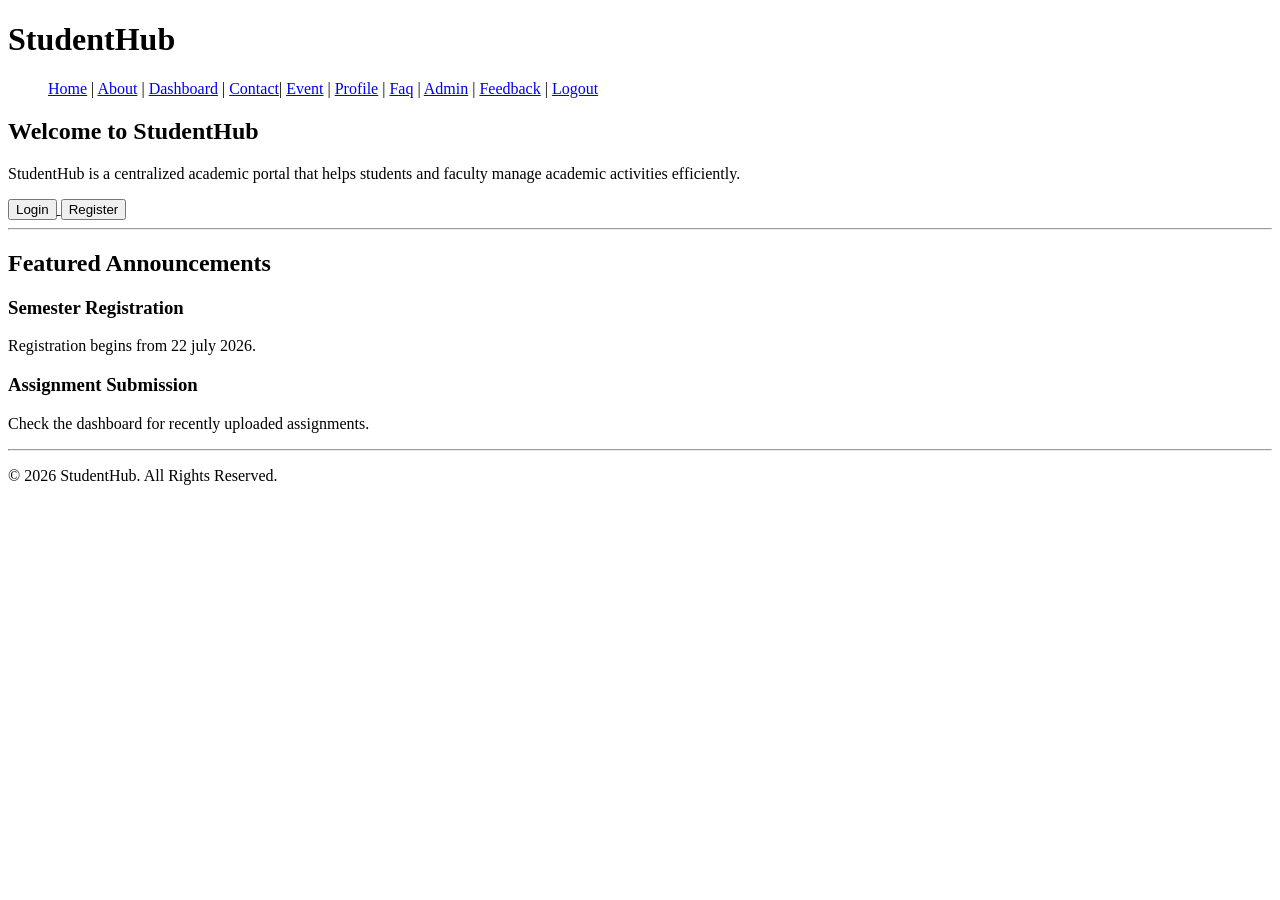
==== Pages/index.html @ ad170a26 "Initial commit" ====
<!DOCTYPE html>
<html lang="en">

<head>
    <meta charset="UTF-8">
    <meta name="viewport" content="width=device-width, initial-scale=1.0">
    <title>StudentHub | Home</title>
</head>

<body>

<header>

    <h1>StudentHub</h1>

    <nav>

        <ul>

<a href="index.html">Home</a> |

<a href="about.html">About</a> |

<a href="dashboard.html">Dashboard</a> |

<a href="contact.html">Contact</a>|

<a href="events.html">Event</a> |

<a href="profile.html">Profile</a> |

<a href="faq.html">Faq</a> |

<a href="admin.html">Admin</a> |

<a href="feedback.html">Feedback</a> |

<a href="#">Logout</a>

        </ul>

    </nav>

</header>

<main>

<section>

    <h2>Welcome to StudentHub</h2>

    <p>
        StudentHub is a centralized academic portal that helps students
        and faculty manage academic activities efficiently.
    </p>

    <a href="login.html">
        <button>Login</button>
    </a>

    <a href="register.html">
        <button>Register</button>
    </a>

</section>

<hr>

<section>

    <h2>Featured Announcements</h2>

    <article>

        <h3>Semester Registration</h3>

        <p>
            Registration begins from 22 july 2026.
        </p>

    </article>

    <article>

        <h3>Assignment Submission</h3>

        <p>
            Check the dashboard for recently uploaded assignments.
        </p>

    </article>

</section>

<hr>



</main>

<footer>

    <p>&copy; 2026 StudentHub. All Rights Reserved.</p>

</footer>

</body>
</html>
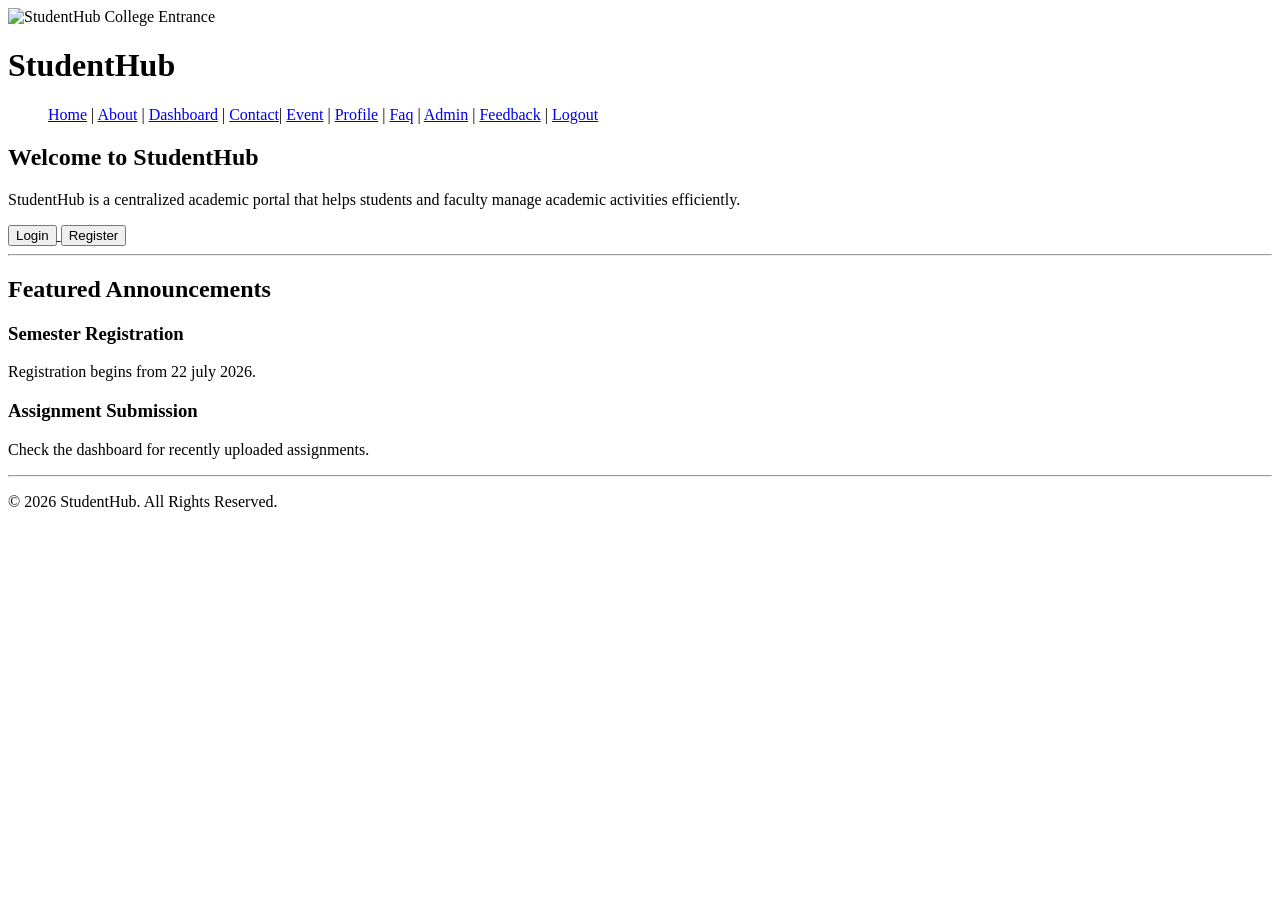
==== commit e87abf45: "Home page" ====
--- a/Pages/index.html
+++ b/Pages/index.html
@@ -4,11 +4,21 @@
 <head>
     <meta charset="UTF-8">
     <meta name="viewport" content="width=device-width, initial-scale=1.0">
+   
+    <link rel="stylesheet" href="C:\Users\Aryan\Documents\Charusat\Sem-3\Wdf\StudentHub\css\style.css">
+ 
     <title>StudentHub | Home</title>
+      <link rel="icon" type="image/png" href="C:\Users\Aryan\Documents\Charusat\Sem-3\Wdf\StudentHub\images\Logo.jpg">
 </head>
 
 <body>
+<section class="hero">
 
+    <img src="C:\Users\Aryan\Documents\Charusat\Sem-3\Wdf\StudentHub\images\Student_hub.png" alt="StudentHub College Entrance">
+
+    
+
+</section>
 <header>
 
     <h1>StudentHub</h1>
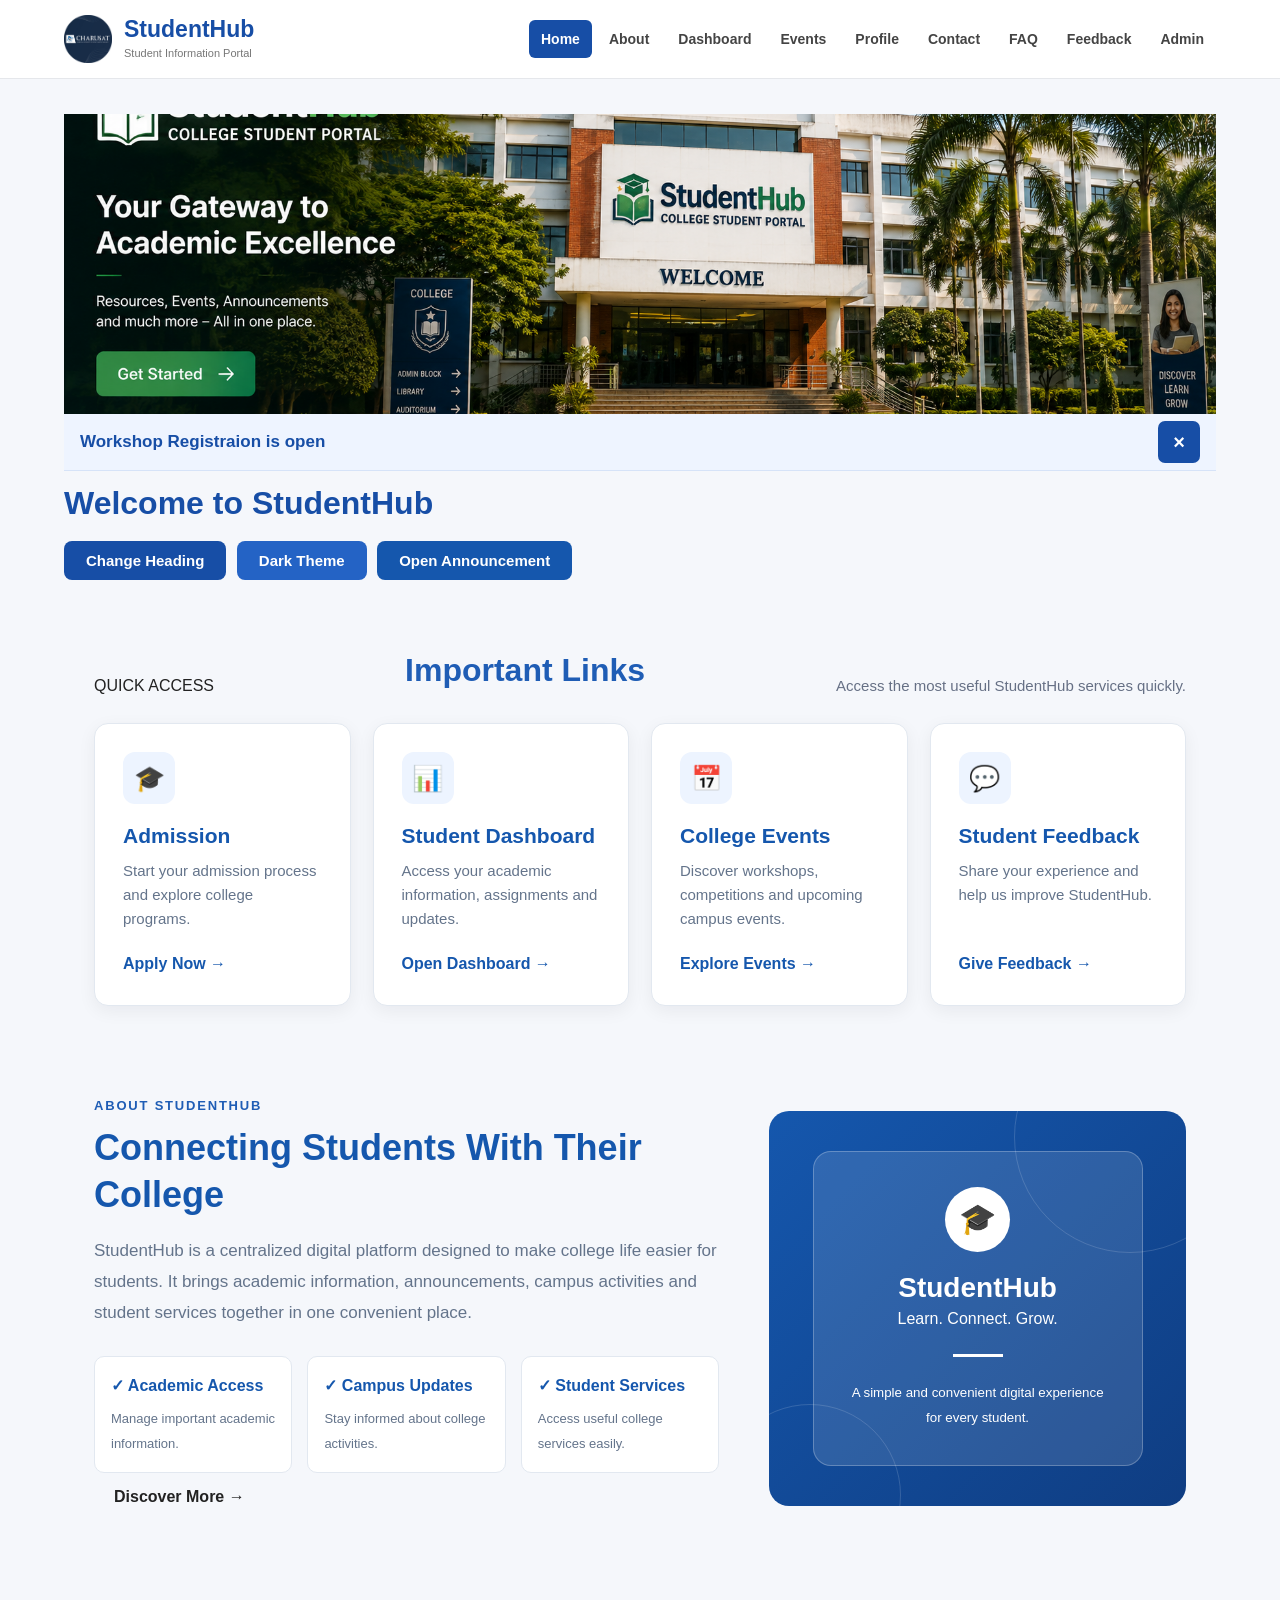
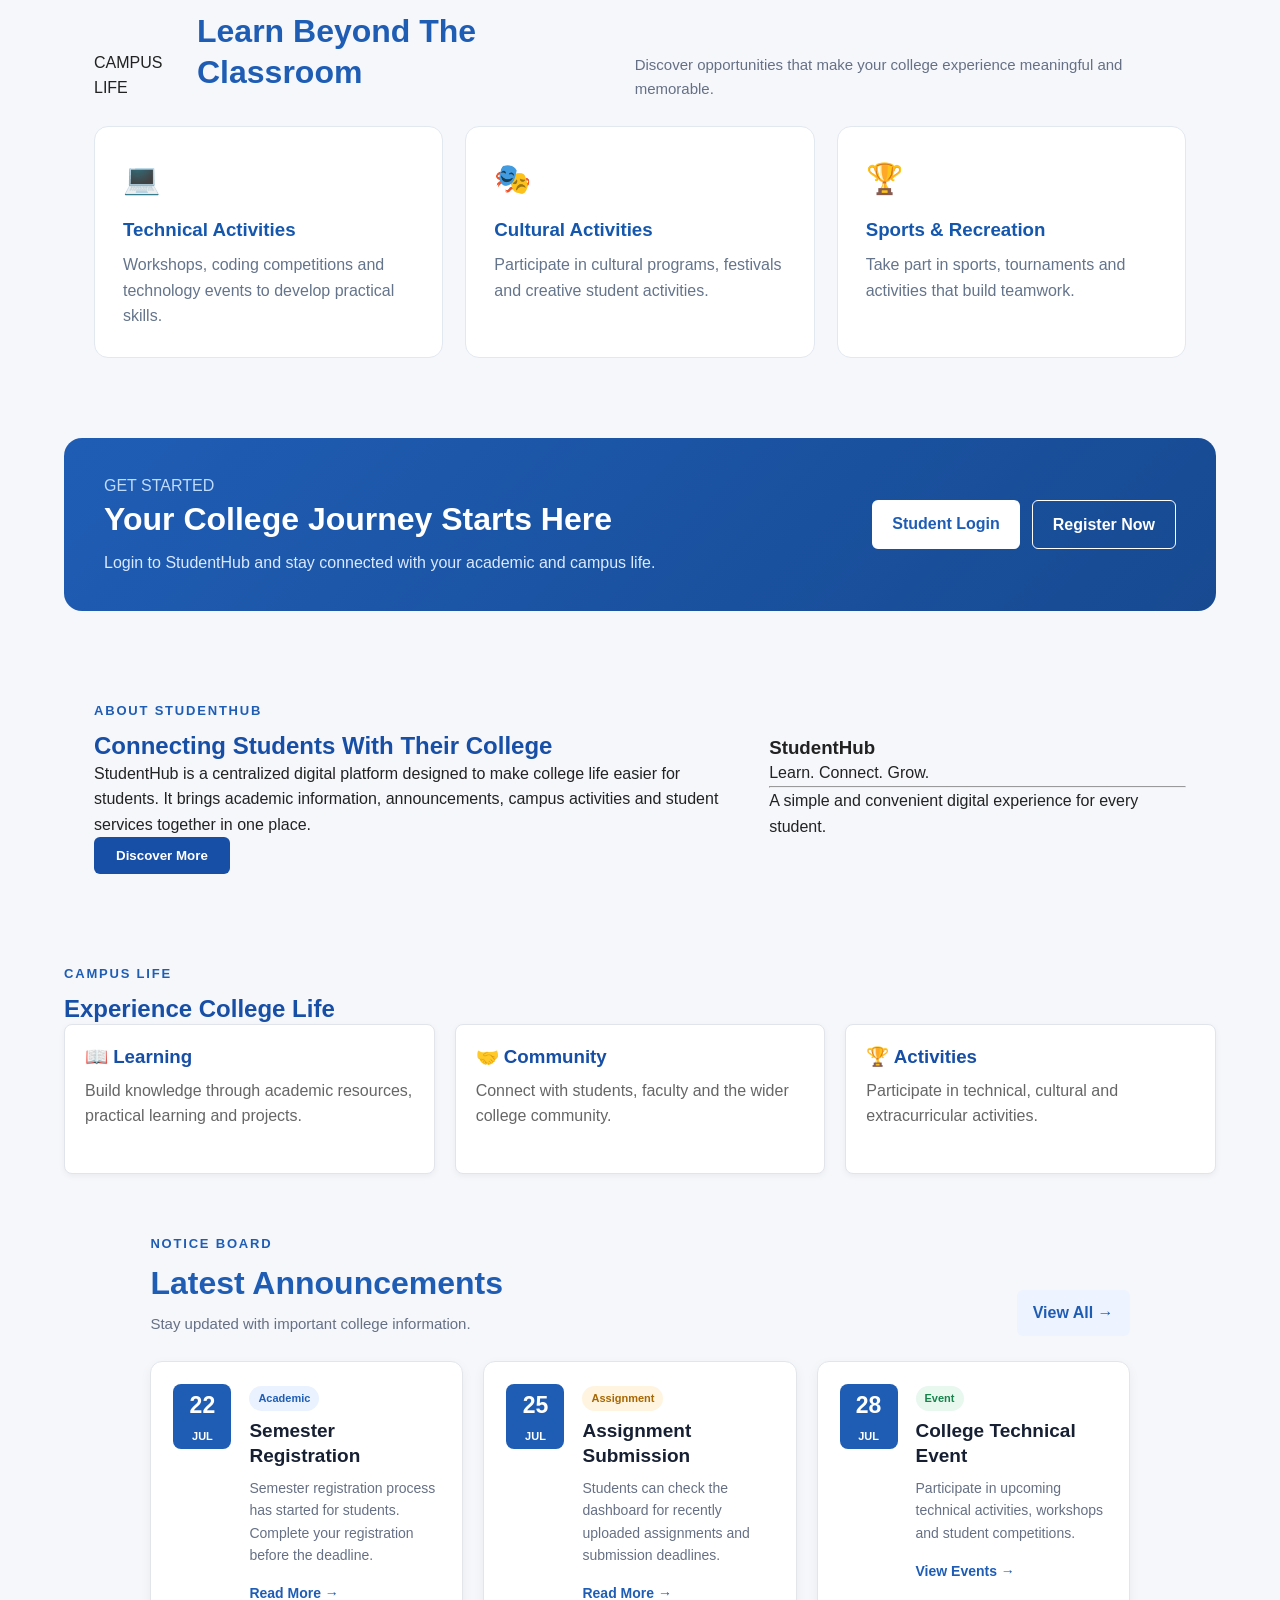
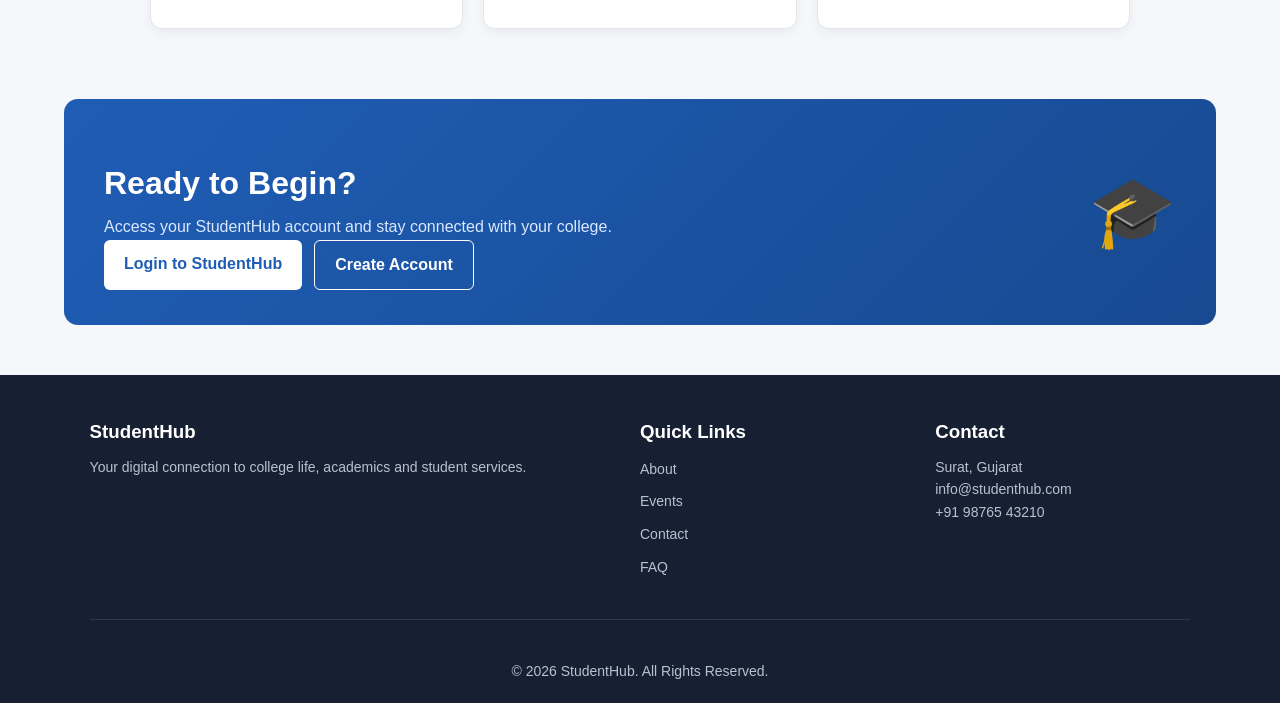
==== commit eda883de: "Student Hub" ====
--- a/Pages/index.html
+++ b/Pages/index.html
@@ -2,117 +2,599 @@
 <html lang="en">
 
 <head>
+
     <meta charset="UTF-8">
     <meta name="viewport" content="width=device-width, initial-scale=1.0">
+
+    <title>StudentHub</title>
+
+    <link rel="stylesheet" href="../css/style.css">
+
+    <style>
+
+    </style>
+
+</head>
+
+<body>
+
    
-    <link rel="stylesheet" href="C:\Users\Aryan\Documents\Charusat\Sem-3\Wdf\StudentHub\css\style.css">
+
+<header>
+
+    <div class="logo">
+        <img src="../images/Logo.jpg" alt="StudentHub Logo">
+
+        <div>
+            <h1>StudentHub</h1>
+            <p>Student Information Portal</p>
+        </div>
+    </div>
+
+    <button id="menuBtn" class="menu-btn" type="button">
+    ☰
+</button>
+
+<nav id="mainNav">
+    <ul>
+        <li><a href="index.html" aria-current="page">Home</a></li>
+        <li><a href="about.html">About</a></li>
+        <li><a href="dashboard.html">Dashboard</a></li>
+        <li><a href="events.html">Events</a></li>
+        <li><a href="profile.html">Profile</a></li>
+        <li><a href="contact.html">Contact</a></li>
+        <li><a href="faq.html">FAQ</a></li>
+        <li><a href="feedback.html">Feedback</a></li>
+        <li><a href="admin.html">Admin</a></li>
+    </ul>
+</nav>
+
+</header>
+
+
+    <main id="main-content">
+
+    <section class="hero">
+
+    <img
+        src="../images/Student_hub.png"
+        alt="StudentHub college campus entrance"
+    >
+
+</section>
+<!-- ================= IMPORTANT LINKS ================= -->
+ <div id="notification">
+    <spam>Workshop Registraion is open</spam>
+    <button id="closebtn" aria-label="Close Notification">×</button>
+</div>
+
+
+        <h2 id="WelcomeHeading">Welcome to StudentHub</h2>
+        <button id="changeBtn">Change Heading</button>
+        <button id="themeBtn">Dark Theme</button>
+        <button id="openModalBtn">Open Announcement</button>
  
-    <title>StudentHub | Home</title>
-      <link rel="icon" type="image/png" href="C:\Users\Aryan\Documents\Charusat\Sem-3\Wdf\StudentHub\images\Logo.jpg">
-</head>
-
-<body>
-<section class="hero">
-
-    <img src="C:\Users\Aryan\Documents\Charusat\Sem-3\Wdf\StudentHub\images\Student_hub.png" alt="StudentHub College Entrance">
-
-    
+<section class="important-links">
+
+    <div class="section-heading">
+        <span>QUICK ACCESS</span>
+        <h2>Important Links</h2>
+        <p>Access the most useful StudentHub services quickly.</p>
+    </div>
+
+    <div class="links-grid">
+
+        <article class="link-card">
+            <div class="link-icon">🎓</div>
+            <h3>Admission</h3>
+            <p>Start your admission process and explore college programs.</p>
+            <a href="#">Apply Now <span>→</span></a>
+        </article>
+
+        <article class="link-card">
+            <div class="link-icon">📊</div>
+            <h3>Student Dashboard</h3>
+            <p>Access your academic information, assignments and updates.</p>
+            <a href="dashboard.html">Open Dashboard <span>→</span></a>
+        </article>
+
+        <article class="link-card">
+            <div class="link-icon">📅</div>
+            <h3>College Events</h3>
+            <p>Discover workshops, competitions and upcoming campus events.</p>
+            <a href="events.html">Explore Events <span>→</span></a>
+        </article>
+
+        <article class="link-card">
+            <div class="link-icon">💬</div>
+            <h3>Student Feedback</h3>
+            <p>Share your experience and help us improve StudentHub.</p>
+            <a href="feedback.html">Give Feedback <span>→</span></a>
+        </article>
+
+    </div>
 
 </section>
-<header>
-
-    <h1>StudentHub</h1>
-
-    <nav>
-
-        <ul>
-
-<a href="index.html">Home</a> |
-
-<a href="about.html">About</a> |
-
-<a href="dashboard.html">Dashboard</a> |
-
-<a href="contact.html">Contact</a>|
-
-<a href="events.html">Event</a> |
-
-<a href="profile.html">Profile</a> |
-
-<a href="faq.html">Faq</a> |
-
-<a href="admin.html">Admin</a> |
-
-<a href="feedback.html">Feedback</a> |
-
-<a href="#">Logout</a>
-
-        </ul>
-
-    </nav>
-
-</header>
-
-<main>
-
-<section>
-
-    <h2>Welcome to StudentHub</h2>
-
-    <p>
-        StudentHub is a centralized academic portal that helps students
-        and faculty manage academic activities efficiently.
-    </p>
-
-    <a href="login.html">
-        <button>Login</button>
-    </a>
-
-    <a href="register.html">
-        <button>Register</button>
-    </a>
+
+
+<!-- ================= ABOUT STUDENTHUB ================= -->
+<section class="home-about">
+
+    <div class="about-content">
+
+        <span class="section-label">ABOUT STUDENTHUB</span>
+
+        <h2>Connecting Students With Their College</h2>
+
+        <p>
+            StudentHub is a centralized digital platform designed to make
+            college life easier for students. It brings academic information,
+            announcements, campus activities and student services together
+            in one convenient place.
+        </p>
+
+        <div class="about-points">
+
+            <div>
+                <strong>✓ Academic Access</strong>
+                <span>Manage important academic information.</span>
+            </div>
+
+            <div>
+                <strong>✓ Campus Updates</strong>
+                <span>Stay informed about college activities.</span>
+            </div>
+
+            <div>
+                <strong>✓ Student Services</strong>
+                <span>Access useful college services easily.</span>
+            </div>
+
+        </div>
+
+        <a href="about.html" class="primary-btn">
+            Discover More →
+        </a>
+
+    </div>
+
+
+    <div class="about-visual">
+
+        <div class="visual-card">
+
+            <div class="visual-logo">🎓</div>
+
+            <h3>StudentHub</h3>
+
+            <p>Learn. Connect. Grow.</p>
+
+            <div class="visual-line"></div>
+
+            <small>
+                A simple and convenient digital experience
+                for every student.
+            </small>
+
+        </div>
+
+    </div>
 
 </section>
 
-<hr>
-
-<section>
-
-    <h2>Featured Announcements</h2>
-
-    <article>
-
-        <h3>Semester Registration</h3>
-
+
+<!-- ================= CAMPUS LIFE ================= -->
+<section class="campus-life">
+
+    <div class="section-heading">
+        <span>CAMPUS LIFE</span>
+        <h2>Learn Beyond The Classroom</h2>
         <p>
-            Registration begins from 22 july 2026.
+            Discover opportunities that make your college experience
+            meaningful and memorable.
         </p>
-
-    </article>
-
-    <article>
-
-        <h3>Assignment Submission</h3>
+    </div>
+
+    <div class="campus-grid">
+
+        <article class="campus-card">
+            <div>💻</div>
+            <h3>Technical Activities</h3>
+            <p>
+                Workshops, coding competitions and technology events
+                to develop practical skills.
+            </p>
+        </article>
+
+        <article class="campus-card">
+            <div>🎭</div>
+            <h3>Cultural Activities</h3>
+            <p>
+                Participate in cultural programs, festivals and
+                creative student activities.
+            </p>
+        </article>
+
+        <article class="campus-card">
+            <div>🏆</div>
+            <h3>Sports & Recreation</h3>
+            <p>
+                Take part in sports, tournaments and activities
+                that build teamwork.
+            </p>
+        </article>
+
+    </div>
+
+</section>
+
+
+<!-- ================= CALL TO ACTION ================= -->
+<section class="home-cta">
+
+    <div>
+        <span>GET STARTED</span>
+
+        <h2>Your College Journey Starts Here</h2>
 
         <p>
-            Check the dashboard for recently uploaded assignments.
+            Login to StudentHub and stay connected with your
+            academic and campus life.
         </p>
-
-    </article>
+    </div>
+
+    <div class="cta-buttons">
+
+        <a href="login.html" class="primary-btn">
+            Student Login
+        </a>
+
+        <a href="register.html" class="secondary-btn">
+            Register Now
+        </a>
+
+    </div>
 
 </section>
 
-<hr>
-
-
-
-</main>
-
-<footer>
-
-    <p>&copy; 2026 StudentHub. All Rights Reserved.</p>
-
-</footer>
-
+
+        <!-- ================= ABOUT STUDENTHUB ================= -->
+
+        <section class="home-about">
+
+            <div>
+
+                <p class="section-label">
+                    ABOUT STUDENTHUB
+                </p>
+
+                <h2>
+                    Connecting Students With Their College
+                </h2>
+
+                <p>
+                    StudentHub is a centralized digital platform designed
+                    to make college life easier for students. It brings
+                    academic information, announcements, campus activities
+                    and student services together in one place.
+                </p>
+
+                <a href="about.html">
+
+                    <button>
+                        Discover More
+                    </button>
+
+                </a>
+
+            </div>
+
+
+            <aside class="about-highlight">
+
+                <h3>StudentHub</h3>
+
+                <p>
+                    Learn. Connect. Grow.
+                </p>
+
+                <hr>
+
+                <p>
+                    A simple and convenient digital experience
+                    for every student.
+                </p>
+
+            </aside>
+
+        </section>
+
+
+        <!-- ================= CAMPUS HIGHLIGHTS ================= -->
+
+        <section>
+
+            <p class="section-label">
+                CAMPUS LIFE
+            </p>
+
+            <h2>Experience College Life</h2>
+
+            <div class="dashboard-grid">
+
+
+                <article class="card">
+
+                    <h3>📖 Learning</h3>
+
+                    <p>
+                        Build knowledge through academic resources,
+                        practical learning and projects.
+                    </p>
+
+                </article>
+
+
+                <article class="card">
+
+                    <h3>🤝 Community</h3>
+
+                    <p>
+                        Connect with students, faculty and the
+                        wider college community.
+                    </p>
+
+                </article>
+
+
+                <article class="card">
+
+                    <h3>🏆 Activities</h3>
+
+                    <p>
+                        Participate in technical, cultural and
+                        extracurricular activities.
+                    </p>
+
+                </article>
+
+            </div>
+
+        </section>
+
+
+        <section class="announcement-section">
+
+    <div class="section-heading">
+        <div>
+            <span class="section-label">NOTICE BOARD</span>
+            <h2>Latest Announcements</h2>
+            <p>Stay updated with important college information.</p>
+        </div>
+
+        <a href="dashboard.html" class="view-all">
+            View All →
+        </a>
+    </div>
+
+
+    <div class="announcement-grid">
+
+        <article class="announcement-card">
+
+            <div class="announcement-date">
+                <span>22</span>
+                <small>JUL</small>
+            </div>
+
+            <div class="announcement-content">
+
+                <span class="announcement-tag academic">
+                    Academic
+                </span>
+
+                <h3>Semester Registration</h3>
+
+                <p>
+                    Semester registration process has started for
+                    students. Complete your registration before the
+                    deadline.
+                </p>
+
+                <a href="dashboard.html" class="read-more">
+                    Read More →
+                </a>
+
+            </div>
+
+        </article>
+
+
+        <article class="announcement-card">
+
+            <div class="announcement-date">
+                <span>25</span>
+                <small>JUL</small>
+            </div>
+
+            <div class="announcement-content">
+
+                <span class="announcement-tag assignment">
+                    Assignment
+                </span>
+
+                <h3>Assignment Submission</h3>
+
+                <p>
+                    Students can check the dashboard for recently
+                    uploaded assignments and submission deadlines.
+                </p>
+
+                <a href="dashboard.html" class="read-more">
+                    Read More →
+                </a>
+
+            </div>
+
+        </article>
+
+
+        <article class="announcement-card">
+
+            <div class="announcement-date">
+                <span>28</span>
+                <small>JUL</small>
+            </div>
+
+            <div class="announcement-content">
+
+                <span class="announcement-tag event">
+                    Event
+                </span>
+
+                <h3>College Technical Event</h3>
+
+                <p>
+                    Participate in upcoming technical activities,
+                    workshops and student competitions.
+                </p>
+
+                <a href="events.html" class="read-more">
+                    View Events →
+                </a>
+
+            </div>
+
+        </article>
+
+    </div>
+
+</section>
+
+
+        <!-- ================= CTA ================= -->
+
+      <section class="cta-section">
+
+    <div class="cta-content">
+
+        <span class="section-label">GET STARTED</span>
+
+        <h2>Ready to Begin?</h2>
+
+        <p>
+            Access your StudentHub account and stay connected
+            with your college.
+        </p>
+
+        <div class="cta-buttons">
+
+            <a href="login.html" class="cta-primary">
+                Login to StudentHub
+            </a>
+
+            <a href="register.html" class="cta-secondary">
+                Create Account
+            </a>
+
+        </div>
+
+    </div>
+
+    <div class="cta-icon">
+        🎓
+    </div>
+
+</section>
+
+    </main>
+
+
+    <!-- ================= FOOTER ================= -->
+
+    <footer>
+
+        <div>
+
+            <h3>StudentHub</h3>
+
+            <p>
+                Your digital connection to college life,
+                academics and student services.
+            </p>
+
+        </div>
+
+
+        <div>
+
+            <h3>Quick Links</h3>
+
+            <ul>
+
+                <li>
+                    <a href="about.html">About</a>
+                </li>
+
+                <li>
+                    <a href="events.html">Events</a>
+                </li>
+
+                <li>
+                    <a href="contact.html">Contact</a>
+                </li>
+
+                <li>
+                    <a href="faq.html">FAQ</a>
+                </li>
+
+            </ul>
+
+        </div>
+
+
+        <div>
+
+            <h3>Contact</h3>
+
+            <p>Surat, Gujarat</p>
+
+            <p>info@studenthub.com</p>
+
+            <p>+91 98765 43210</p>
+
+        </div>
+
+        <hr>
+
+        <p class="copyright">
+            © 2026 StudentHub. All Rights Reserved.
+        </p>
+
+    </footer>
+    <div id="announcementModal" class="modal">
+
+    <div class="modal-content">
+
+        <button id="closeModalBtn" class="close-modal">×</button>
+
+        <span class="modal-label">ANNOUNCEMENT</span>
+
+        <h2>Workshop Registration is Open!</h2>
+
+        <p>
+            Registration for the upcoming student workshop is now open.
+            Students are requested to register before the deadline.
+        </p>
+
+        <button id="modalOkBtn" class="modal-ok">
+            Okay
+        </button>
+
+    </div>
+
+</div>
+<script src="../js/script.js"></script>
 </body>
+
 </html>
--- a/css/style.css
+++ b/css/style.css
@@ -0,0 +1,1826 @@
+/* =====================================================
+   RESET & BASIC
+===================================================== */
+
+* {
+    margin: 0;
+    padding: 0;
+    box-sizing: border-box;
+}
+
+html {
+    scroll-behavior: smooth;
+}
+
+body {
+    font-family: Arial, Helvetica, sans-serif;
+    background: #f5f7fb;
+    color: #222;
+    line-height: 1.6;
+}
+
+img {
+    max-width: 100%;
+    display: block;
+}
+
+a {
+    color: inherit;
+    text-decoration: none;
+}
+
+button,
+input,
+select,
+textarea {
+    font-family: inherit;
+}
+
+button {
+    border: none;
+    cursor: pointer;
+}
+
+ul {
+    list-style: none;
+}
+
+main {
+    width: 90%;
+    max-width: 1200px;
+    margin: auto;
+}
+
+section {
+    margin-bottom: 35px;
+}
+
+h1,
+h2,
+h3 {
+    line-height: 1.3;
+}
+
+p {
+    line-height: 1.6;
+}
+
+main h2 {
+    color: #174ea6;
+}
+
+
+/* =====================================================
+   HEADER
+===================================================== */
+
+header {
+    background: white;
+    border-bottom: 1px solid #e5e7eb;
+    padding: 15px 5%;
+    display: flex;
+    align-items: center;
+    justify-content: space-between;
+    gap: 25px;
+    position: sticky;
+    top: 0;
+    z-index: 1000;
+}
+
+.logo {
+    display: flex;
+    align-items: center;
+    gap: 12px;
+}
+
+.logo img {
+    width: 48px;
+    height: 48px;
+    object-fit: cover;
+    border-radius: 8px;
+}
+
+.logo h1 {
+    color: #174ea6;
+    font-size: 23px;
+}
+
+.logo p {
+    color: #777;
+    font-size: 11px;
+}
+
+nav ul {
+    display: flex;
+    align-items: center;
+    gap: 5px;
+    flex-wrap: wrap;
+}
+
+nav a {
+    display: block;
+    padding: 8px 12px;
+    border-radius: 6px;
+    color: #444;
+    font-size: 14px;
+    font-weight: 600;
+    transition: .2s;
+}
+
+nav a:hover {
+    background: #edf3ff;
+    color: #174ea6;
+}
+
+nav a[aria-current="page"] {
+    background: #174ea6;
+    color: white;
+}
+
+
+/* =====================================================
+   COMMON
+===================================================== */
+
+.section-label {
+    display: block;
+    color: #1f5db5;
+    font-size: 13px;
+    font-weight: 700;
+    letter-spacing: 1.8px;
+    margin-bottom: 8px;
+}
+
+button {
+    background: #174ea6;
+    color: white;
+    padding: 11px 22px;
+    border-radius: 6px;
+    font-weight: bold;
+    transition: .2s;
+}
+
+button:hover {
+    background: #123b7d;
+    transform: translateY(-1px);
+}
+
+.card {
+    background: white;
+    border: 1px solid #e1e5eb;
+    border-radius: 8px;
+    padding: 20px;
+    box-shadow: 0 2px 6px rgba(0,0,0,.05);
+}
+
+
+/* =====================================================
+   WELCOME
+===================================================== */
+
+#WelcomeHeading {
+    color: #174ea6;
+    font-size: 32px;
+    margin: 12px 0 16px;
+}
+
+#changeBtn,
+#themeBtn,
+#openModalBtn {
+    padding: 11px 22px;
+    border-radius: 8px;
+    background: #174ea6;
+    color: white;
+    font-size: 15px;
+    font-weight: 600;
+    margin-right: 6px;
+}
+
+#themeBtn {
+    background: #2463c5;
+}
+
+#openModalBtn {
+    background: #1557ad;
+}
+
+#changeBtn:hover,
+#themeBtn:hover,
+#openModalBtn:hover {
+    background: #123b7d;
+    transform: translateY(-2px);
+}
+
+
+/* =====================================================
+   NOTIFICATION
+===================================================== */
+
+#notification {
+    width: 100%;
+    min-height: 55px;
+    padding: 7px 16px;
+    display: flex;
+    align-items: center;
+    justify-content: space-between;
+    background: #eef4ff;
+    border-bottom: 1px solid #d6e3f8;
+    color: #174ea6;
+    font-size: 17px;
+    font-weight: 600;
+}
+
+#closebtn {
+    width: 42px;
+    height: 42px;
+    padding: 0;
+    margin: 0;
+    border-radius: 7px;
+    background: #174ea6;
+    color: white;
+    font-size: 20px;
+}
+
+#closebtn:hover {
+    background: #123b7d;
+}
+
+
+/* =====================================================
+   MODAL
+===================================================== */
+
+.modal {
+    display: none;
+    position: fixed;
+    inset: 0;
+    z-index: 2000;
+    background: rgba(0,0,0,.5);
+    align-items: center;
+    justify-content: center;
+}
+
+.modal-content {
+    position: relative;
+    width: 90%;
+    max-width: 500px;
+    background: white;
+    padding: 30px;
+    border-radius: 12px;
+    box-shadow: 0 10px 30px rgba(0,0,0,.2);
+}
+
+.close-modal {
+    position: absolute;
+    top: 12px;
+    right: 15px;
+    background: none;
+    color: #555;
+    font-size: 28px;
+    padding: 0;
+}
+
+.close-modal:hover {
+    background: none;
+    color: #174ea6;
+    transform: none;
+}
+
+.modal-label {
+    color: #174ea6;
+    font-size: 12px;
+    font-weight: bold;
+    letter-spacing: 1.5px;
+}
+
+.modal-content h2 {
+    color: #174ea6;
+    margin: 8px 0 12px;
+}
+
+.modal-content p {
+    color: #666;
+    margin-bottom: 20px;
+}
+
+.modal-ok {
+    background: #174ea6;
+    color: white;
+    padding: 10px 20px;
+}
+
+
+/* =====================================================
+   HERO
+===================================================== */
+
+.hero {
+    width: 100%;
+    margin: 0;
+    background: #eaf0fa;
+    overflow: hidden;
+}
+
+.hero img {
+    width: 100%;
+    height: 300px;
+    object-fit: cover;
+}
+
+main > section:first-child {
+    margin-top: 35px;
+}
+
+main > section:first-child h2 {
+    margin-bottom: 10px;
+}
+
+main > section:first-child p {
+    max-width: 750px;
+    color: #666;
+}
+
+
+/* =====================================================
+   ANNOUNCEMENTS
+===================================================== */
+
+.announcement-section {
+    width: 85%;
+    max-width: 1200px;
+    margin: 60px auto;
+}
+
+.section-heading {
+    display: flex;
+    justify-content: space-between;
+    align-items: flex-end;
+    margin-bottom: 25px;
+}
+
+.section-heading h2 {
+    margin-bottom: 7px;
+    font-size: 32px;
+    color: #1f5db5;
+}
+
+.section-heading p {
+    color: #667085;
+    font-size: 15px;
+}
+
+.view-all {
+    padding: 10px 16px;
+    color: #1f5db5;
+    background: #eef4ff;
+    border-radius: 6px;
+    font-weight: 600;
+    transition: .3s;
+}
+
+.view-all:hover {
+    background: #1f5db5;
+    color: white;
+}
+
+.announcement-grid {
+    display: grid;
+    grid-template-columns: repeat(3,1fr);
+    gap: 20px;
+}
+
+.announcement-card {
+    display: flex;
+    gap: 18px;
+    background: white;
+    border: 1px solid #e2e6eb;
+    border-radius: 12px;
+    padding: 22px;
+    box-shadow: 0 4px 12px rgba(0,0,0,.05);
+    transition: .3s;
+}
+
+.announcement-card:hover {
+    transform: translateY(-5px);
+    box-shadow: 0 10px 25px rgba(0,0,0,.1);
+}
+
+.announcement-date {
+    min-width: 58px;
+    height: 65px;
+    display: flex;
+    flex-direction: column;
+    justify-content: center;
+    align-items: center;
+    background: #1f5db5;
+    color: white;
+    border-radius: 8px;
+}
+
+.announcement-date span {
+    font-size: 23px;
+    font-weight: 700;
+}
+
+.announcement-date small {
+    margin-top: 5px;
+    font-size: 11px;
+    font-weight: 700;
+}
+
+.announcement-content {
+    flex: 1;
+}
+
+.announcement-content h3 {
+    margin: 8px 0;
+    font-size: 19px;
+    color: #172033;
+}
+
+.announcement-content p {
+    margin-bottom: 14px;
+    font-size: 14px;
+    color: #667085;
+}
+
+.announcement-tag {
+    display: inline-block;
+    padding: 4px 9px;
+    border-radius: 20px;
+    font-size: 11px;
+    font-weight: 700;
+}
+
+.academic {
+    background: #eaf2ff;
+    color: #1f5db5;
+}
+
+.assignment {
+    background: #fff4df;
+    color: #a86600;
+}
+
+.event {
+    background: #e8f8ef;
+    color: #16834b;
+}
+
+.read-more {
+    color: #1f5db5;
+    font-size: 14px;
+    font-weight: 600;
+}
+
+.read-more:hover {
+    text-decoration: underline;
+}
+
+
+/* =====================================================
+   CTA
+===================================================== */
+
+.cta-section,
+.home-cta {
+    max-width: 1280px;
+    margin: 70px auto 50px;
+    padding: 35px 40px;
+    display: flex;
+    justify-content: space-between;
+    align-items: center;
+    gap: 30px;
+    background: linear-gradient(135deg,#1f5db5,#174a91);
+    border-radius: 14px;
+    color: white;
+}
+
+.cta-content h2,
+.home-cta h2 {
+    color: white;
+    margin-bottom: 10px;
+    font-size: 32px;
+}
+
+.cta-content p,
+.home-cta p {
+    color: #dbe9ff;
+}
+
+.cta-buttons {
+    display: flex;
+    gap: 12px;
+}
+
+.cta-primary,
+.cta-secondary,
+.primary-btn,
+.secondary-btn {
+    display: inline-block;
+    padding: 11px 20px;
+    border-radius: 6px;
+    font-weight: 600;
+    transition: .3s;
+}
+
+.cta-primary,
+.home-cta .primary-btn {
+    background: white;
+    color: #1f5db5;
+}
+
+.cta-primary:hover,
+.home-cta .primary-btn:hover {
+    background: #f0f4fa;
+}
+
+.cta-secondary,
+.secondary-btn {
+    border: 1px solid white;
+    color: white;
+}
+
+.cta-secondary:hover,
+.secondary-btn:hover {
+    background: white;
+    color: #1f5db5;
+}
+
+.cta-icon {
+    font-size: 70px;
+}
+
+.home-cta {
+    margin: 80px auto;
+    border-radius: 18px;
+}
+
+.home-cta span {
+    color: #bfdbfe;
+}
+
+
+/* =====================================================
+   IMPORTANT LINKS
+===================================================== */
+
+.important-links {
+    max-width: 1280px;
+    margin: 70px auto;
+    padding: 0 30px;
+}
+
+.links-grid {
+    display: grid;
+    grid-template-columns: repeat(4,1fr);
+    gap: 22px;
+}
+
+.link-card {
+    background: white;
+    border: 1px solid #e2e8f0;
+    border-radius: 14px;
+    padding: 28px;
+    min-height: 220px;
+    display: flex;
+    flex-direction: column;
+    box-shadow: 0 5px 18px rgba(15,23,42,.06);
+    transition: .25s;
+}
+
+.link-card:hover,
+.campus-card:hover,
+.profile-action-grid a:hover,
+.quick-action-grid a:hover,
+.admin-tool-card:hover {
+    transform: translateY(-5px);
+    box-shadow: 0 12px 25px rgba(15,23,42,.1);
+}
+
+.link-icon {
+    width: 52px;
+    height: 52px;
+    display: flex;
+    align-items: center;
+    justify-content: center;
+    background: #edf4ff;
+    border-radius: 12px;
+    font-size: 25px;
+    margin-bottom: 18px;
+}
+
+.link-card h3 {
+    color: #1557ad;
+    font-size: 21px;
+    margin-bottom: 10px;
+}
+
+.link-card p {
+    color: #64748b;
+    font-size: 15px;
+}
+
+.link-card a {
+    margin-top: auto;
+    padding-top: 20px;
+    color: #1557ad;
+    font-weight: 700;
+}
+
+.link-card a:hover span {
+    margin-left: 6px;
+}
+
+
+/* =====================================================
+   HOME ABOUT
+===================================================== */
+
+.home-about {
+    max-width: 1280px;
+    margin: 90px auto;
+    padding: 0 30px;
+    display: grid;
+    grid-template-columns: 1.2fr .8fr;
+    gap: 50px;
+    align-items: center;
+}
+
+.about-content h2,
+.about-intro-content h2 {
+    color: #1557ad;
+    font-size: 36px;
+    margin-bottom: 18px;
+}
+
+.about-content > p {
+    color: #64748b;
+    font-size: 17px;
+    line-height: 1.8;
+    margin-bottom: 28px;
+}
+
+.about-points {
+    display: grid;
+    grid-template-columns: repeat(3,1fr);
+    gap: 15px;
+}
+
+.about-points div {
+    background: white;
+    border: 1px solid #e2e8f0;
+    border-radius: 10px;
+    padding: 16px;
+}
+
+.about-points strong {
+    display: block;
+    color: #1557ad;
+    margin-bottom: 6px;
+}
+
+.about-points span {
+    color: #64748b;
+    font-size: 13px;
+}
+
+.about-visual {
+    min-height: 350px;
+    display: flex;
+    align-items: center;
+    justify-content: center;
+    background: linear-gradient(135deg,#1557ad,#0f3d82);
+    border-radius: 20px;
+    padding: 40px;
+    position: relative;
+    overflow: hidden;
+}
+
+.about-visual::before,
+.about-visual::after {
+    content: "";
+    position: absolute;
+    border: 1px solid rgba(255,255,255,.15);
+    border-radius: 50%;
+}
+
+.about-visual::before {
+    width: 230px;
+    height: 230px;
+    top: -90px;
+    right: -60px;
+}
+
+.about-visual::after {
+    width: 180px;
+    height: 180px;
+    bottom: -80px;
+    left: -50px;
+}
+
+.visual-card {
+    position: relative;
+    z-index: 2;
+    width: 100%;
+    max-width: 330px;
+    background: rgba(255,255,255,.12);
+    border: 1px solid rgba(255,255,255,.25);
+    border-radius: 18px;
+    padding: 35px;
+    text-align: center;
+    color: white;
+}
+
+.visual-logo {
+    width: 65px;
+    height: 65px;
+    margin: auto auto 18px;
+    display: flex;
+    align-items: center;
+    justify-content: center;
+    background: white;
+    border-radius: 50%;
+    font-size: 30px;
+}
+
+.visual-card h3 {
+    font-size: 28px;
+}
+
+.visual-line {
+    width: 50px;
+    height: 3px;
+    background: white;
+    margin: 22px auto;
+}
+
+
+/* =====================================================
+   CAMPUS
+===================================================== */
+
+.campus-life {
+    max-width: 1280px;
+    margin: 80px auto;
+    padding: 0 30px;
+}
+
+.campus-grid {
+    display: grid;
+    grid-template-columns: repeat(3,1fr);
+    gap: 22px;
+}
+
+.campus-card {
+    background: white;
+    border: 1px solid #e2e8f0;
+    border-radius: 14px;
+    padding: 28px;
+    transition: .25s;
+}
+
+.campus-card > div {
+    font-size: 30px;
+    margin-bottom: 15px;
+}
+
+.campus-card h3 {
+    color: #1557ad;
+    margin-bottom: 10px;
+}
+
+.campus-card p {
+    color: #64748b;
+}
+
+
+/* =====================================================
+   ABOUT PAGE
+===================================================== */
+
+.about-grid,
+.dashboard-grid,
+.event-container {
+    display: grid;
+    grid-template-columns: repeat(3,1fr);
+    gap: 20px;
+}
+
+.about-intro {
+    width: 85%;
+    max-width: 1200px;
+    margin: 45px auto;
+    padding: 35px;
+    display: grid;
+    grid-template-columns: 1fr 1fr;
+    gap: 40px;
+    align-items: center;
+    background: white;
+    border: 1px solid #e2e6eb;
+    border-radius: 14px;
+    box-shadow: 0 6px 20px rgba(0,0,0,.08);
+}
+
+.about-intro-content p {
+    margin-bottom: 15px;
+    color: #555;
+}
+
+.about-btn {
+    display: inline-block;
+    margin-top: 10px;
+    padding: 11px 20px;
+    background: #1f5db5;
+    color: white;
+    font-weight: 600;
+    border-radius: 6px;
+}
+
+.about-intro-image {
+    width: 100%;
+    height: 320px;
+    overflow: hidden;
+    border-radius: 12px;
+}
+
+.about-intro-image img {
+    width: 100%;
+    height: 100%;
+    object-fit: cover;
+}
+
+.image-buttons {
+    display: flex;
+    justify-content: center;
+    gap: 12px;
+    margin-top: 15px;
+}
+
+
+/* =====================================================
+   DASHBOARD & EVENTS
+===================================================== */
+
+.dashboard-grid .card {
+    min-height: 150px;
+}
+
+.dashboard-grid .card h3,
+.event-card h3 {
+    color: #174ea6;
+    margin-bottom: 8px;
+}
+
+.dashboard-grid .card p,
+.event-card p {
+    color: #666;
+}
+
+.event-card {
+    background: white;
+    border: 1px solid #e1e5eb;
+    border-radius: 9px;
+    padding: 22px;
+    box-shadow: 0 2px 6px rgba(0,0,0,.05);
+    transition: .2s;
+}
+
+.event-card:hover {
+    transform: translateY(-4px);
+}
+
+
+/* =====================================================
+   PROFILE
+===================================================== */
+
+.profile-page {
+    padding-top: 35px;
+}
+
+.profile-header {
+    background: linear-gradient(135deg,#174ea6,#2463c5);
+    color: white;
+    padding: 30px;
+    border-radius: 12px;
+    display: flex;
+    align-items: center;
+    gap: 25px;
+    margin-bottom: 30px;
+}
+
+.profile-picture img {
+    width: 110px;
+    height: 110px;
+    border-radius: 50%;
+    object-fit: cover;
+    border: 4px solid white;
+}
+
+.profile-heading {
+    flex: 1;
+}
+
+.profile-heading h2 {
+    color: white;
+    font-size: 30px;
+}
+
+.profile-heading p {
+    color: #e6efff;
+}
+
+.profile-content {
+    display: grid;
+    grid-template-columns: 1fr 1fr;
+    gap: 25px;
+}
+
+.profile-card {
+    background: white;
+    padding: 25px;
+    border-radius: 10px;
+    border: 1px solid #e1e5eb;
+}
+
+.profile-card-heading {
+    display: flex;
+    justify-content: space-between;
+    border-bottom: 1px solid #eee;
+    padding-bottom: 12px;
+    margin-bottom: 20px;
+}
+
+.profile-details {
+    display: grid;
+    grid-template-columns: 1fr 1fr;
+    gap: 18px;
+}
+
+.detail-item {
+    display: flex;
+    flex-direction: column;
+    gap: 5px;
+}
+
+.detail-item span {
+    color: #777;
+    font-size: 13px;
+}
+
+.detail-item strong {
+    color: #222;
+}
+
+.active-text {
+    color: #16803c !important;
+}
+
+.academic-summary {
+    grid-column: 1 / -1;
+}
+
+.summary-grid {
+    display: grid;
+    grid-template-columns: repeat(4,1fr);
+    gap: 15px;
+}
+
+.summary-item {
+    background: #f5f8ff;
+    padding: 20px;
+    text-align: center;
+    border-radius: 8px;
+}
+
+.summary-item strong {
+    display: block;
+    color: #174ea6;
+    font-size: 27px;
+}
+
+.summary-item span {
+    color: #777;
+    font-size: 13px;
+}
+
+.contact-details p {
+    padding: 12px 0;
+    border-bottom: 1px solid #eee;
+    color: #555;
+}
+
+.profile-actions {
+    margin: 40px 0 60px;
+}
+
+.profile-action-grid {
+    display: grid;
+    grid-template-columns: repeat(4,1fr);
+    gap: 18px;
+}
+
+.profile-action-grid a,
+.quick-action-grid a {
+    background: white;
+    padding: 22px;
+    border: 1px solid #e1e5eb;
+    border-radius: 9px;
+    display: flex;
+    flex-direction: column;
+    gap: 7px;
+    transition: .2s;
+}
+
+.profile-action-grid strong,
+.quick-action-grid strong {
+    color: #174ea6;
+}
+
+.profile-action-grid small,
+.quick-action-grid small {
+    color: #777;
+}
+
+
+/* =====================================================
+   CONTACT / FEEDBACK / FAQ
+===================================================== */
+
+.contact-page,
+.feedback-page,
+.faq-page {
+    padding-top: 35px;
+}
+
+.contact-hero,
+.faq-hero,
+.feedback-hero,
+.admin-hero {
+    background: linear-gradient(135deg,#174ea6,#2463c5);
+    color: white;
+    border-radius: 12px;
+}
+
+.contact-hero,
+.feedback-hero {
+    padding: 45px;
+    margin-bottom: 40px;
+}
+
+.faq-hero {
+    padding: 50px;
+    margin-bottom: 45px;
+}
+
+.contact-hero h2,
+.faq-hero h2,
+.feedback-hero h2 {
+    color: white;
+    font-size: 38px;
+    margin: 5px 0 10px;
+}
+
+.contact-info-grid {
+    display: grid;
+    grid-template-columns: repeat(4,1fr);
+    gap: 20px;
+}
+
+.contact-info-card,
+.contact-form-card,
+.feedback-form-card {
+    background: white;
+    padding: 25px;
+    border: 1px solid #e1e5eb;
+    border-radius: 10px;
+    box-shadow: 0 2px 7px rgba(0,0,0,.06);
+}
+
+.contact-info-card {
+    text-align: center;
+}
+
+.contact-info-card > span {
+    display: block;
+    font-size: 32px;
+}
+
+.contact-info-card h3 {
+    color: #174ea6;
+}
+
+.contact-info-card p {
+    color: #666;
+    font-size: 14px;
+}
+
+.contact-area,
+.feedback-area {
+    display: grid;
+    grid-template-columns: 2fr 1fr;
+    gap: 25px;
+    margin-bottom: 45px;
+}
+
+.form-row {
+    display: grid;
+    grid-template-columns: 1fr 1fr;
+    gap: 20px;
+}
+
+.form-group {
+    display: flex;
+    flex-direction: column;
+    margin-bottom: 18px;
+}
+
+.form-group label {
+    font-weight: bold;
+    margin-bottom: 7px;
+}
+
+.form-group input,
+.form-group select,
+.form-group textarea {
+    width: 100%;
+    padding: 12px;
+    border: 1px solid #ccd2da;
+    border-radius: 6px;
+    background: white;
+}
+
+.form-group input:focus,
+.form-group select:focus,
+.form-group textarea:focus {
+    outline: 2px solid #9db9ec;
+    border-color: #174ea6;
+}
+
+.department-card,
+.feedback-aside {
+    background: #174ea6;
+    color: white;
+    padding: 30px;
+    border-radius: 10px;
+    height: fit-content;
+}
+
+.department-card h2,
+.feedback-aside h2 {
+    color: white;
+}
+
+.location-box {
+    display: flex;
+    align-items: center;
+    gap: 15px;
+    background: #f3f6fc;
+    padding: 20px;
+    border-radius: 8px;
+}
+
+.faq-section {
+    max-width: 900px;
+    margin: auto;
+}
+
+.faq-list {
+    display: flex;
+    flex-direction: column;
+    gap: 12px;
+}
+
+.faq-list details {
+    background: white;
+    border: 1px solid #e1e5eb;
+    border-radius: 8px;
+}
+
+.faq-list summary {
+    cursor: pointer;
+    padding: 18px 50px 18px 20px;
+    font-weight: bold;
+    position: relative;
+}
+
+.faq-list summary::-webkit-details-marker {
+    display: none;
+}
+
+.faq-list summary::after {
+    content: "+";
+    position: absolute;
+    right: 20px;
+    font-size: 25px;
+    color: #174ea6;
+}
+
+.faq-list details[open] summary::after {
+    content: "−";
+}
+
+.faq-list details p {
+    padding: 0 20px 20px;
+    color: #666;
+}
+
+.rating-fieldset {
+    border: 1px solid #e1e5eb;
+    border-radius: 7px;
+    padding: 18px;
+    margin-bottom: 20px;
+}
+
+.rating-fieldset legend {
+    color: #174ea6;
+    font-weight: bold;
+}
+
+.rating-options {
+    display: flex;
+    flex-wrap: wrap;
+    gap: 15px;
+}
+
+.feedback-point {
+    display: flex;
+    gap: 12px;
+    padding: 15px 0;
+    border-bottom: 1px solid rgba(255,255,255,.2);
+}
+
+
+/* =====================================================
+   ADMIN
+===================================================== */
+
+.admin-page {
+    padding-top: 35px;
+}
+
+.admin-hero {
+    padding: 35px;
+    display: flex;
+    justify-content: space-between;
+    align-items: center;
+    gap: 25px;
+    margin-bottom: 30px;
+}
+
+.admin-hero h2 {
+    color: white;
+    font-size: 34px;
+}
+
+.admin-profile {
+    display: flex;
+    align-items: center;
+    gap: 12px;
+    background: rgba(255,255,255,.12);
+    padding: 12px 18px;
+    border-radius: 8px;
+}
+
+.admin-stats,
+.admin-tools,
+.quick-action-grid {
+    display: grid;
+    gap: 20px;
+}
+
+.admin-stats,
+.admin-tools,
+.quick-action-grid {
+    grid-template-columns: repeat(4,1fr);
+}
+
+.admin-stat-card,
+.admin-tool-card,
+.admin-panel {
+    background: white;
+    border: 1px solid #e1e5eb;
+    border-radius: 9px;
+    box-shadow: 0 2px 7px rgba(0,0,0,.05);
+}
+
+.admin-stat-card {
+    padding: 22px;
+    display: flex;
+    align-items: center;
+    gap: 15px;
+}
+
+.admin-stat-card > span {
+    font-size: 30px;
+}
+
+.admin-stat-card strong,
+.admin-tool-card h3 {
+    color: #174ea6;
+}
+
+.admin-tool-card {
+    padding: 24px;
+    transition: .2s;
+}
+
+.admin-tool-card > span {
+    font-size: 30px;
+}
+
+.admin-tool-card h3 {
+    margin: 12px 0 8px;
+}
+
+.admin-tool-card p {
+    color: #666;
+    font-size: 14px;
+    min-height: 68px;
+}
+
+.admin-content-grid {
+    display: grid;
+    grid-template-columns: 1fr 1fr;
+    gap: 25px;
+}
+
+.admin-panel {
+    padding: 25px;
+}
+
+.panel-heading {
+    display: flex;
+    justify-content: space-between;
+    border-bottom: 1px solid #eee;
+    padding-bottom: 15px;
+}
+
+.student-row,
+.announcement-item {
+    display: flex;
+    gap: 12px;
+    padding: 15px 0;
+    border-bottom: 1px solid #eee;
+}
+
+.student-avatar {
+    width: 40px;
+    height: 40px;
+    background: #e9f0ff;
+    color: #174ea6;
+    border-radius: 50%;
+    display: flex;
+    align-items: center;
+    justify-content: center;
+    font-weight: bold;
+}
+
+
+/* =====================================================
+   FOOTER
+===================================================== */
+
+footer {
+    background: #172033;
+    color: white;
+    padding: 45px 7% 20px;
+    margin-top: 50px;
+    display: grid;
+    grid-template-columns: 2fr 1fr 1fr;
+    gap: 40px;
+}
+
+footer h3 {
+    margin-bottom: 12px;
+}
+
+footer p,
+footer a {
+    color: #b9c1cf;
+    font-size: 14px;
+}
+
+footer ul {
+    display: flex;
+    flex-direction: column;
+    gap: 7px;
+}
+
+footer a:hover {
+    color: white;
+}
+
+footer hr,
+footer .copyright {
+    grid-column: 1 / -1;
+}
+
+footer hr {
+    border: none;
+    border-top: 1px solid #30394b;
+}
+
+footer .copyright {
+    text-align: center;
+}
+
+
+/* =====================================================
+   DARK THEME
+===================================================== */
+
+body.dark-theme {
+    background: #121212;
+    color: white;
+}
+
+body.dark-theme header,
+body.dark-theme .card,
+body.dark-theme .about-intro,
+body.dark-theme .profile-card,
+body.dark-theme .contact-form-card,
+body.dark-theme .feedback-form-card,
+body.dark-theme .contact-info-card,
+body.dark-theme .faq-list details,
+body.dark-theme .link-card,
+body.dark-theme .campus-card,
+body.dark-theme .event-card,
+body.dark-theme .admin-stat-card,
+body.dark-theme .admin-tool-card,
+body.dark-theme .admin-panel,
+body.dark-theme .profile-action-grid a,
+body.dark-theme .quick-action-grid a {
+    background: #1e1e1e;
+    color: white;
+}
+
+body.dark-theme p {
+    color: #ccc;
+}
+
+body.dark-theme h2,
+body.dark-theme h3 {
+    color: #6ea8fe;
+}
+
+body.dark-theme nav a {
+    color: #ddd;
+}
+
+body.dark-theme nav a:hover {
+    background: #2d2d2d;
+    color: #6ea8fe;
+}
+
+
+/* =====================================================
+   LOGIN & REGISTER
+===================================================== */
+
+body.auth-page {
+    background: #eef3f9;
+}
+
+body.auth-page header {
+    background: #174ea6;
+    color: white;
+    justify-content: center;
+    text-align: center;
+}
+
+body.auth-page header h1 {
+    color: white;
+    font-size: 28px;
+}
+
+body.auth-page main {
+    width: 100%;
+    max-width: 600px;
+    margin: 50px auto;
+}
+
+body.auth-page fieldset {
+    background: white;
+    border: none;
+    border-radius: 16px;
+    padding: 35px;
+    box-shadow: 0 10px 30px rgba(0,0,0,.1);
+}
+
+body.auth-page legend {
+    color: #174ea6;
+    font-size: 24px;
+    font-weight: bold;
+}
+
+body.auth-page form label {
+    color: #263238;
+    font-weight: 600;
+}
+
+body.auth-page input[type="text"],
+body.auth-page input[type="email"],
+body.auth-page input[type="password"],
+body.auth-page select {
+    width: 100%;
+    height: 45px;
+    padding: 0 14px;
+    margin-top: 8px;
+    border: 1px solid #ccd5e0;
+    border-radius: 8px;
+    font-size: 15px;
+    background: white;
+}
+
+body.auth-page input:focus,
+body.auth-page select:focus {
+    outline: none;
+    border-color: #174ea6;
+    box-shadow: 0 0 0 3px #e6efff;
+}
+
+body.auth-page input[type="radio"],
+body.auth-page input[type="checkbox"] {
+    accent-color: #174ea6;
+}
+
+body.auth-page button {
+    background: #174ea6;
+    color: white;
+    border-radius: 8px;
+    padding: 12px 24px;
+    margin-right: 8px;
+}
+
+body.auth-page button[type="reset"] {
+    background: #e8edf3;
+    color: #333;
+}
+
+
+/* =====================================================
+   TABLET
+===================================================== */
+
+@media (max-width: 1000px) {
+
+    header {
+        flex-direction: column;
+    }
+
+    .announcement-grid,
+    .about-grid,
+    .dashboard-grid,
+    .event-container,
+    .campus-grid,
+    .contact-info-grid,
+    .admin-stats,
+    .admin-tools,
+    .quick-action-grid {
+        grid-template-columns: repeat(2,1fr);
+    }
+
+    .home-about {
+        grid-template-columns: 1fr;
+    }
+
+    .about-intro {
+        width: 90%;
+        grid-template-columns: 1fr;
+    }
+
+    .contact-area,
+    .feedback-area {
+        grid-template-columns: 1fr;
+    }
+}
+
+
+/* =====================================================
+   MOBILE
+===================================================== */
+
+#menuBtn {
+    display: none !important;
+}
+
+#mainNav {
+    display: block !important;
+}
+
+@media (max-width: 700px) {
+
+    main {
+        width: 92%;
+    }
+
+    header {
+        flex-direction: row;
+        flex-wrap: wrap;
+        padding: 15px 4%;
+    }
+
+    .logo h1 {
+        font-size: 20px;
+    }
+
+    #menuBtn {
+        display: block !important;
+        background: #174ea6;
+        color: white;
+        font-size: 24px;
+        padding: 10px 15px;
+        border-radius: 7px;
+    }
+
+    #mainNav {
+        display: none !important;
+        width: 100%;
+    }
+
+    #mainNav.active {
+        display: block !important;
+    }
+
+    #mainNav ul {
+        flex-direction: column;
+        width: 100%;
+        margin-top: 15px;
+    }
+
+    #mainNav li,
+    #mainNav a {
+        width: 100%;
+        text-align: center;
+    }
+
+    .hero img {
+        height: 220px;
+    }
+
+    .announcement-section,
+    .important-links,
+    .home-about,
+    .campus-life {
+        width: 90%;
+        padding: 0 18px;
+        margin-top: 50px;
+        margin-bottom: 50px;
+    }
+
+    .announcement-grid,
+    .links-grid,
+    .campus-grid,
+    .about-grid,
+    .dashboard-grid,
+    .event-container,
+    .profile-content,
+    .contact-info-grid,
+    .admin-stats,
+    .admin-tools,
+    .admin-content-grid,
+    .quick-action-grid {
+        grid-template-columns: 1fr;
+    }
+
+    .section-heading {
+        flex-direction: column;
+        align-items: flex-start;
+        gap: 15px;
+    }
+
+    .section-heading h2 {
+        font-size: 27px;
+    }
+
+    .about-points,
+    .profile-details,
+    .form-row {
+        grid-template-columns: 1fr;
+    }
+
+    .about-content h2,
+    .about-intro-content h2 {
+        font-size: 28px;
+    }
+
+    .about-intro {
+        width: 92%;
+        padding: 22px;
+        margin: 30px auto;
+    }
+
+    .about-intro-image {
+        height: 230px;
+    }
+
+    .profile-header,
+    .admin-hero,
+    .home-cta,
+    .cta-section {
+        flex-direction: column;
+        align-items: flex-start;
+    }
+
+    .profile-header {
+        text-align: center;
+        padding: 25px;
+    }
+
+    .profile-heading h2 {
+        font-size: 25px;
+    }
+
+    .summary-grid {
+        grid-template-columns: 1fr 1fr;
+    }
+
+    .profile-action-grid {
+        grid-template-columns: 1fr;
+    }
+
+    .contact-hero,
+    .feedback-hero,
+    .faq-hero {
+        padding: 30px 22px;
+    }
+
+    .contact-hero h2,
+    .feedback-hero h2,
+    .faq-hero h2 {
+        font-size: 28px;
+    }
+
+    .campus-location,
+    .cta-section,
+    .home-cta {
+        padding: 30px 25px;
+    }
+
+    .location-box {
+        min-width: 0;
+        width: 100%;
+    }
+
+    .faq-list summary {
+        padding: 16px 45px 16px 16px;
+    }
+
+    .rating-options {
+        flex-direction: column;
+        gap: 10px;
+    }
+
+    .admin-hero h2 {
+        font-size: 28px;
+    }
+
+    .admin-profile {
+        width: 100%;
+    }
+
+    .cta-buttons {
+        width: 100%;
+        flex-direction: column;
+    }
+
+    .cta-primary,
+    .cta-secondary {
+        text-align: center;
+    }
+
+    .cta-icon {
+        display: none;
+    }
+
+    footer {
+        grid-template-columns: 1fr;
+        padding: 35px 7% 20px;
+        gap: 25px;
+    }
+
+    footer hr,
+    footer .copyright {
+        grid-column: auto;
+    }
+
+    body.auth-page main {
+        width: 92%;
+        margin: 30px auto;
+    }
+
+    body.auth-page fieldset {
+        padding: 25px 20px;
+    }
+
+    body.auth-page legend {
+        font-size: 21px;
+    }
+
+    body.auth-page button {
+        width: 100%;
+        margin: 5px 0;
+    }
+}
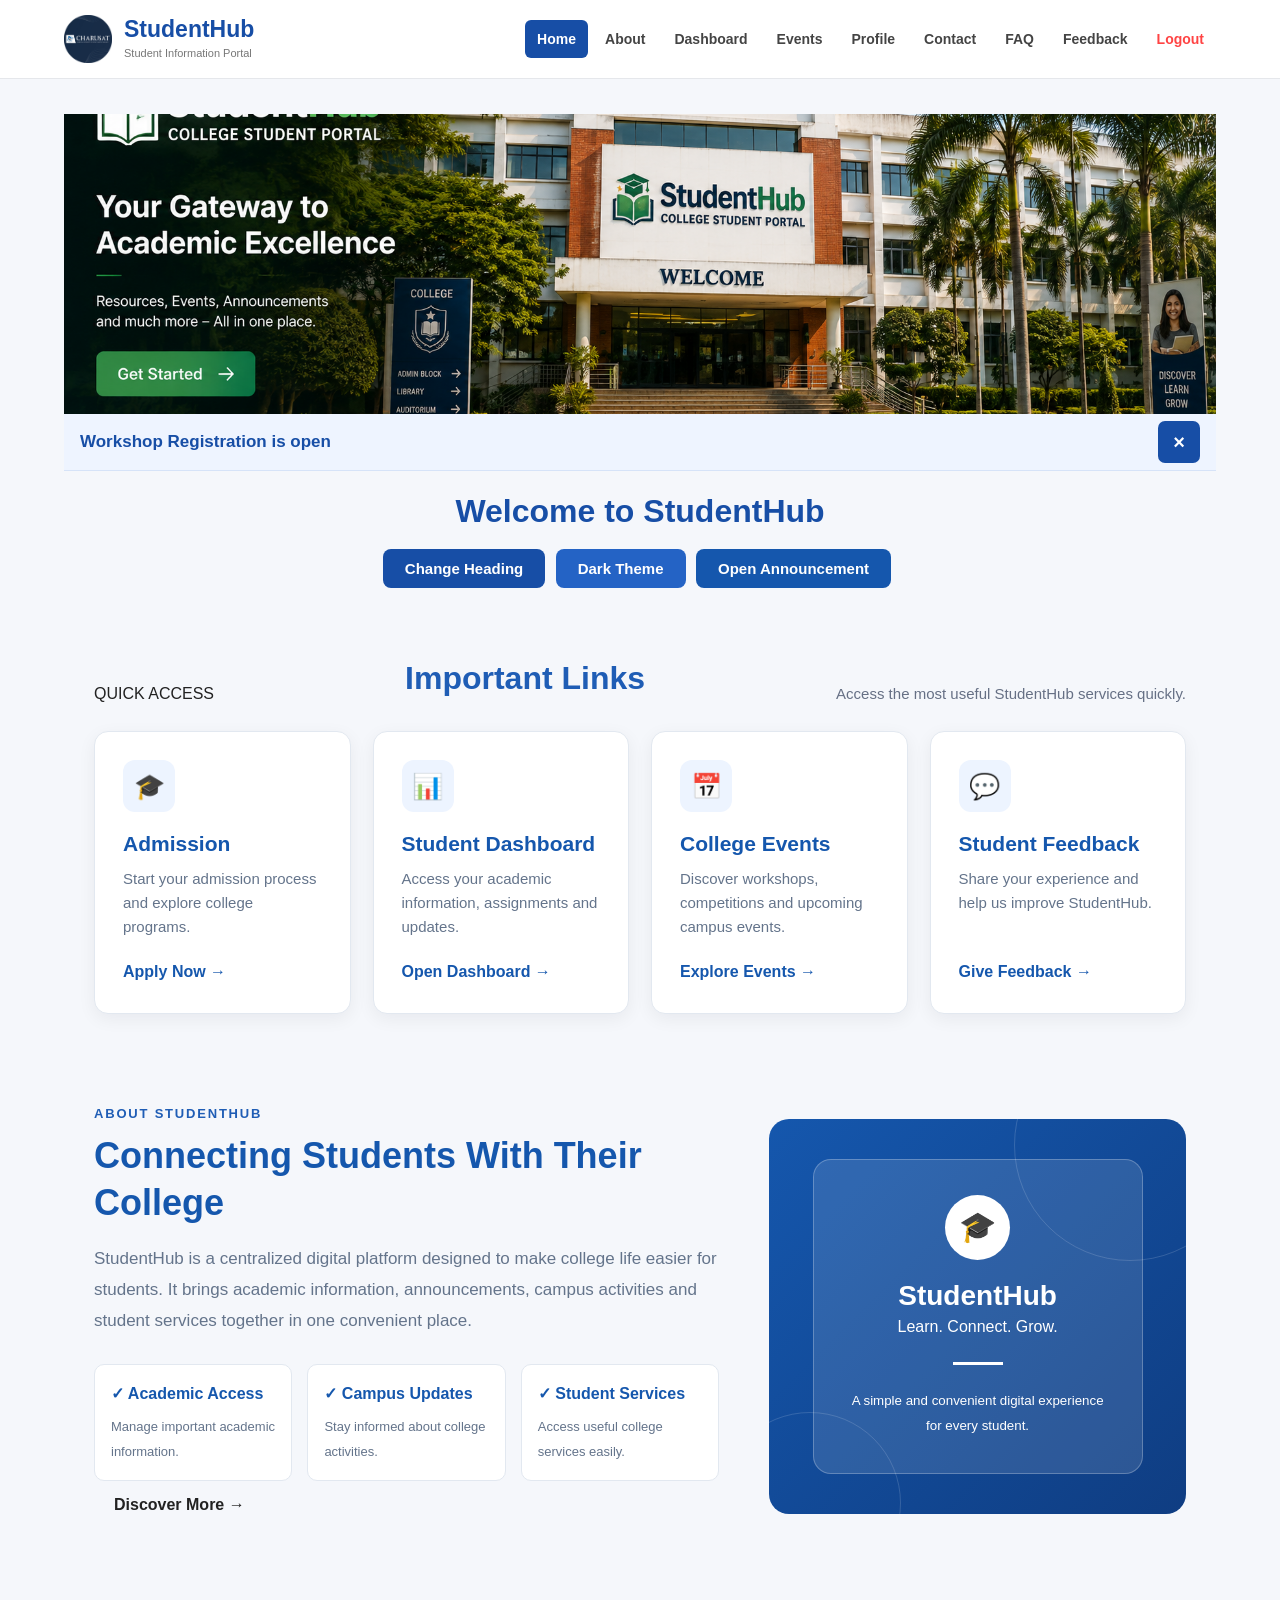
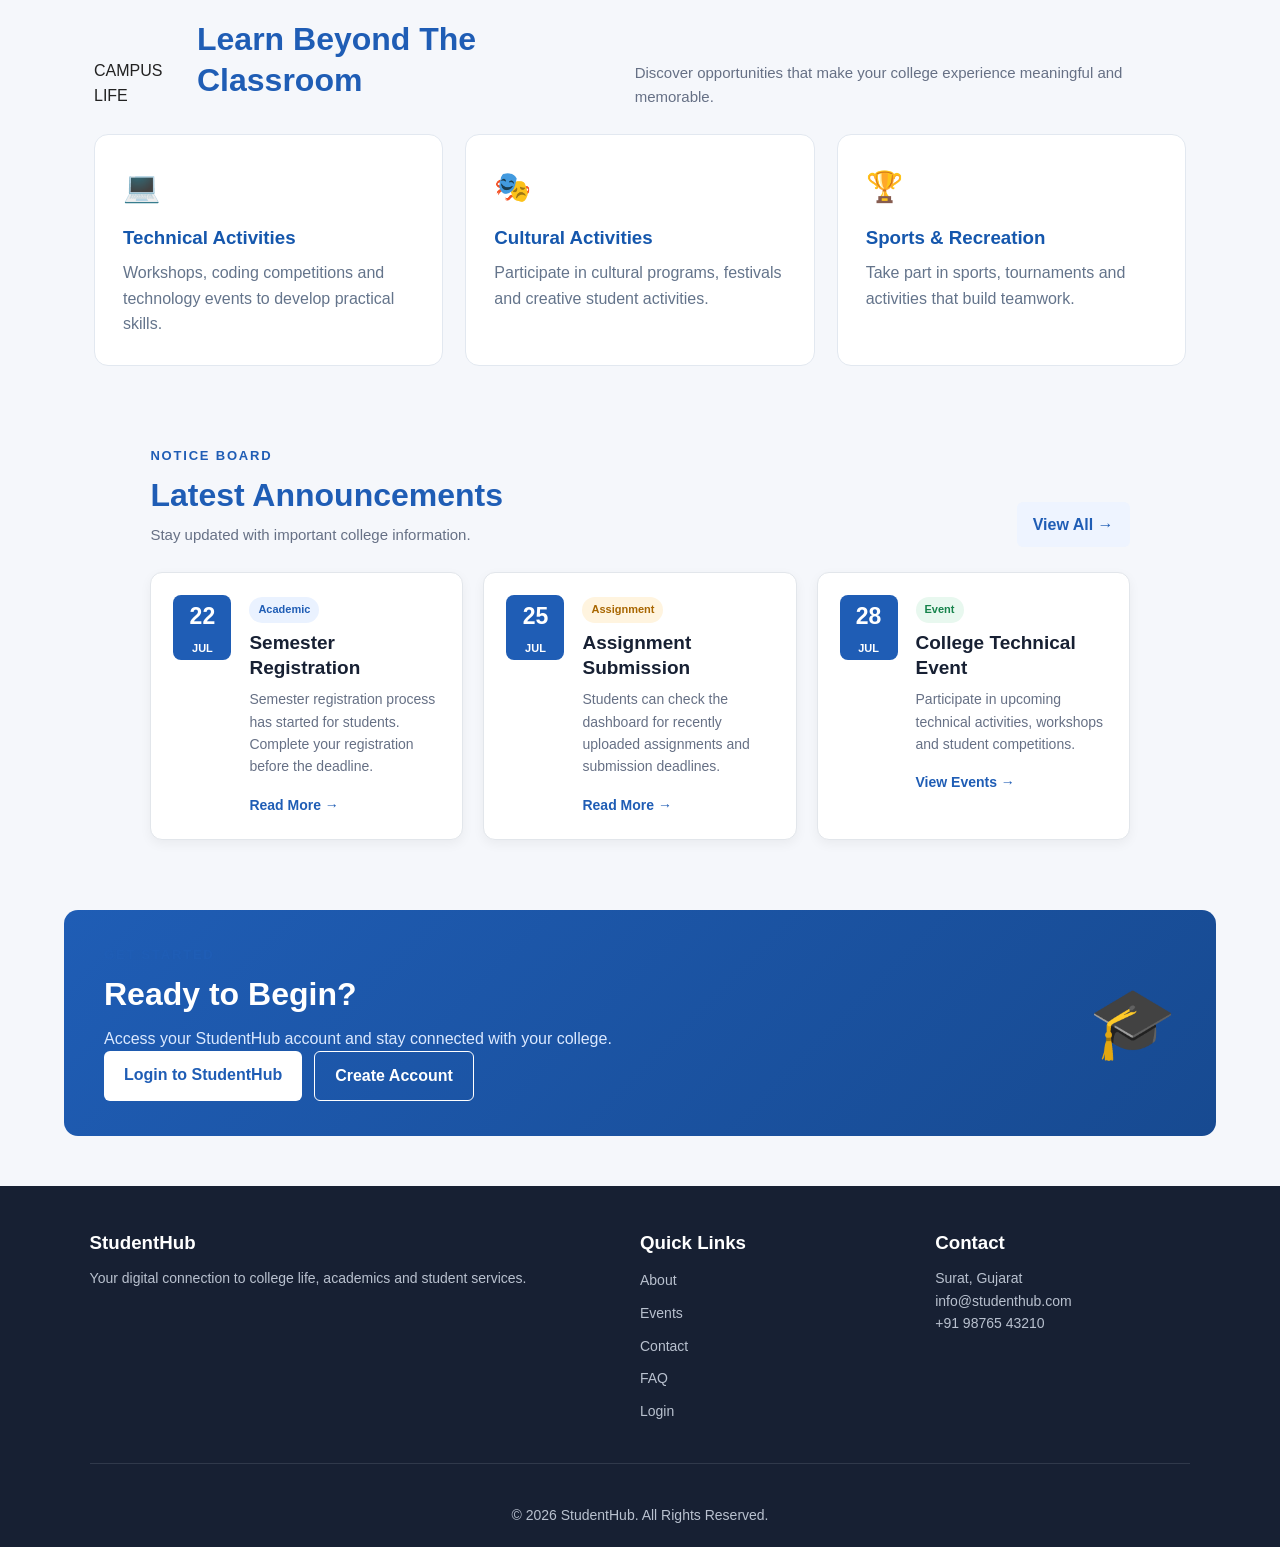
==== commit eb551454: "sync project files" ====
--- a/Pages/index.html
+++ b/Pages/index.html
@@ -2,599 +2,291 @@
 <html lang="en">
 
 <head>
-
     <meta charset="UTF-8">
     <meta name="viewport" content="width=device-width, initial-scale=1.0">
-
     <title>StudentHub</title>
-
+    <link rel="icon" type="image/png" href="../images/Logo.jpg">
     <link rel="stylesheet" href="../css/style.css">
-
-    <style>
-
-    </style>
-
 </head>
 
 <body>
 
-   
-
 <header>
-
     <div class="logo">
         <img src="../images/Logo.jpg" alt="StudentHub Logo">
-
         <div>
             <h1>StudentHub</h1>
             <p>Student Information Portal</p>
         </div>
     </div>
 
-    <button id="menuBtn" class="menu-btn" type="button">
-    ☰
-</button>
-
-<nav id="mainNav">
-    <ul>
-        <li><a href="index.html" aria-current="page">Home</a></li>
-        <li><a href="about.html">About</a></li>
-        <li><a href="dashboard.html">Dashboard</a></li>
-        <li><a href="events.html">Events</a></li>
-        <li><a href="profile.html">Profile</a></li>
-        <li><a href="contact.html">Contact</a></li>
-        <li><a href="faq.html">FAQ</a></li>
-        <li><a href="feedback.html">Feedback</a></li>
-        <li><a href="admin.html">Admin</a></li>
-    </ul>
-</nav>
-
+    <button id="menuBtn" class="menu-btn" type="button" aria-label="Toggle navigation">
+        ☰
+    </button>
+
+    <nav id="mainNav">
+        <ul>
+            <li><a href="index.html" aria-current="page">Home</a></li>
+            <li><a href="about.html">About</a></li>
+            <li><a href="dashboard.html">Dashboard</a></li>
+            <li><a href="events.html">Events</a></li>
+            <li><a href="profile.html">Profile</a></li>
+            <li><a href="contact.html">Contact</a></li>
+            <li><a href="faq.html">FAQ</a></li>
+            <li><a href="feedback.html">Feedback</a></li>
+            <!-- <li><a href="admin.html">Admin</a></li> -->
+             
+       <li><a href="../php/logout.php" style="color: #ff4444; font-weight: bold;">Logout</a></li>
+    
+        </ul>
+    </nav>
 </header>
 
-
-    <main id="main-content">
+<main id="main-content">
 
     <section class="hero">
-
-    <img
-        src="../images/Student_hub.png"
-        alt="StudentHub college campus entrance"
-    >
-
-</section>
-<!-- ================= IMPORTANT LINKS ================= -->
- <div id="notification">
-    <spam>Workshop Registraion is open</spam>
-    <button id="closebtn" aria-label="Close Notification">×</button>
+        <img src="../images/Student_hub.png" alt="StudentHub college campus entrance">
+    </section>
+
+    <!-- Notification Bar -->
+    <div id="notification">
+        <span>Workshop Registration is open</span>
+        <button id="closebtn" aria-label="Close Notification">&times;</button>
+    </div>
+
+    <!-- Quick Controls -->
+    <div class="page-controls" style="margin: 20px 0; text-align: center;">
+        <h2 id="WelcomeHeading">Welcome to StudentHub</h2>
+        <button id="changeBtn" type="button">Change Heading</button>
+        <button id="themeBtn" type="button">Dark Theme</button>
+        <button id="openModalBtn" type="button">Open Announcement</button>
+    </div>
+
+    <!-- ================= IMPORTANT LINKS ================= -->
+    <section class="important-links">
+        <div class="section-heading">
+            <span>QUICK ACCESS</span>
+            <h2>Important Links</h2>
+            <p>Access the most useful StudentHub services quickly.</p>
+        </div>
+
+        <div class="links-grid">
+            <article class="link-card">
+                <div class="link-icon">🎓</div>
+                <h3>Admission</h3>
+                <p>Start your admission process and explore college programs.</p>
+                <a href="#">Apply Now <span>&rarr;</span></a>
+            </article>
+
+            <article class="link-card">
+                <div class="link-icon">📊</div>
+                <h3>Student Dashboard</h3>
+                <p>Access your academic information, assignments and updates.</p>
+                <a href="dashboard.html">Open Dashboard <span>&rarr;</span></a>
+            </article>
+
+            <article class="link-card">
+                <div class="link-icon">📅</div>
+                <h3>College Events</h3>
+                <p>Discover workshops, competitions and upcoming campus events.</p>
+                <a href="events.html">Explore Events <span>&rarr;</span></a>
+            </article>
+
+            <article class="link-card">
+                <div class="link-icon">💬</div>
+                <h3>Student Feedback</h3>
+                <p>Share your experience and help us improve StudentHub.</p>
+                <a href="feedback.html">Give Feedback <span>&rarr;</span></a>
+            </article>
+        </div>
+    </section>
+
+    <!-- ================= ABOUT STUDENTHUB ================= -->
+    <section class="home-about">
+        <div class="about-content">
+            <span class="section-label">ABOUT STUDENTHUB</span>
+            <h2>Connecting Students With Their College</h2>
+            <p>
+                StudentHub is a centralized digital platform designed to make
+                college life easier for students. It brings academic information,
+                announcements, campus activities and student services together
+                in one convenient place.
+            </p>
+
+            <div class="about-points">
+                <div>
+                    <strong>✓ Academic Access</strong>
+                    <span>Manage important academic information.</span>
+                </div>
+                <div>
+                    <strong>✓ Campus Updates</strong>
+                    <span>Stay informed about college activities.</span>
+                </div>
+                <div>
+                    <strong>✓ Student Services</strong>
+                    <span>Access useful college services easily.</span>
+                </div>
+            </div>
+
+            <a href="about.html" class="primary-btn">
+                Discover More &rarr;
+            </a>
+        </div>
+
+        <div class="about-visual">
+            <div class="visual-card">
+                <div class="visual-logo">🎓</div>
+                <h3>StudentHub</h3>
+                <p>Learn. Connect. Grow.</p>
+                <div class="visual-line"></div>
+                <small>A simple and convenient digital experience for every student.</small>
+            </div>
+        </div>
+    </section>
+
+    <!-- ================= CAMPUS LIFE ================= -->
+    <section class="campus-life">
+        <div class="section-heading">
+            <span>CAMPUS LIFE</span>
+            <h2>Learn Beyond The Classroom</h2>
+            <p>Discover opportunities that make your college experience meaningful and memorable.</p>
+        </div>
+
+        <div class="campus-grid">
+            <article class="campus-card">
+                <div>💻</div>
+                <h3>Technical Activities</h3>
+                <p>Workshops, coding competitions and technology events to develop practical skills.</p>
+            </article>
+
+            <article class="campus-card">
+                <div>🎭</div>
+                <h3>Cultural Activities</h3>
+                <p>Participate in cultural programs, festivals and creative student activities.</p>
+            </article>
+
+            <article class="campus-card">
+                <div>🏆</div>
+                <h3>Sports & Recreation</h3>
+                <p>Take part in sports, tournaments and activities that build teamwork.</p>
+            </article>
+        </div>
+    </section>
+
+    <!-- ================= ANNOUNCEMENTS ================= -->
+    <section class="announcement-section">
+        <div class="section-heading">
+            <div>
+                <span class="section-label">NOTICE BOARD</span>
+                <h2>Latest Announcements</h2>
+                <p>Stay updated with important college information.</p>
+            </div>
+            <a href="dashboard.html" class="view-all">View All &rarr;</a>
+        </div>
+
+        <div class="announcement-grid">
+            <article class="announcement-card">
+                <div class="announcement-date">
+                    <span>22</span>
+                    <small>JUL</small>
+                </div>
+                <div class="announcement-content">
+                    <span class="announcement-tag academic">Academic</span>
+                    <h3>Semester Registration</h3>
+                    <p>Semester registration process has started for students. Complete your registration before the deadline.</p>
+                    <a href="dashboard.html" class="read-more">Read More &rarr;</a>
+                </div>
+            </article>
+
+            <article class="announcement-card">
+                <div class="announcement-date">
+                    <span>25</span>
+                    <small>JUL</small>
+                </div>
+                <div class="announcement-content">
+                    <span class="announcement-tag assignment">Assignment</span>
+                    <h3>Assignment Submission</h3>
+                    <p>Students can check the dashboard for recently uploaded assignments and submission deadlines.</p>
+                    <a href="dashboard.html" class="read-more">Read More &rarr;</a>
+                </div>
+            </article>
+
+            <article class="announcement-card">
+                <div class="announcement-date">
+                    <span>28</span>
+                    <small>JUL</small>
+                </div>
+                <div class="announcement-content">
+                    <span class="announcement-tag event">Event</span>
+                    <h3>College Technical Event</h3>
+                    <p>Participate in upcoming technical activities, workshops and student competitions.</p>
+                    <a href="events.html" class="read-more">View Events &rarr;</a>
+                </div>
+            </article>
+        </div>
+    </section>
+
+    <!-- ================= CALL TO ACTION ================= -->
+    <section class="cta-section">
+        <div class="cta-content">
+            <span class="section-label">GET STARTED</span>
+            <h2>Ready to Begin?</h2>
+            <p>Access your StudentHub account and stay connected with your college.</p>
+
+            <div class="cta-buttons">
+                <a href="../php/login.php" class="cta-primary">
+                    Login to StudentHub
+                </a>
+                <a href="register.html" class="cta-secondary">
+                    Create Account
+                </a>
+            </div>
+        </div>
+        <div class="cta-icon">🎓</div>
+    </section>
+
+</main>
+
+<!-- ================= MODAL ================= -->
+<div id="announcementModal" class="modal" role="dialog" aria-modal="true">
+    <div class="modal-content">
+        <button id="closeModalBtn" class="close-modal" aria-label="Close modal">&times;</button>
+        <span class="modal-label">ANNOUNCEMENT</span>
+        <h2>Workshop Registration is Open!</h2>
+        <p>Registration for the upcoming student workshop is now open. Students are requested to register before the deadline.</p>
+        <button id="modalOkBtn" class="modal-ok" type="button">Okay</button>
+    </div>
 </div>
 
-
-        <h2 id="WelcomeHeading">Welcome to StudentHub</h2>
-        <button id="changeBtn">Change Heading</button>
-        <button id="themeBtn">Dark Theme</button>
-        <button id="openModalBtn">Open Announcement</button>
- 
-<section class="important-links">
-
-    <div class="section-heading">
-        <span>QUICK ACCESS</span>
-        <h2>Important Links</h2>
-        <p>Access the most useful StudentHub services quickly.</p>
-    </div>
-
-    <div class="links-grid">
-
-        <article class="link-card">
-            <div class="link-icon">🎓</div>
-            <h3>Admission</h3>
-            <p>Start your admission process and explore college programs.</p>
-            <a href="#">Apply Now <span>→</span></a>
-        </article>
-
-        <article class="link-card">
-            <div class="link-icon">📊</div>
-            <h3>Student Dashboard</h3>
-            <p>Access your academic information, assignments and updates.</p>
-            <a href="dashboard.html">Open Dashboard <span>→</span></a>
-        </article>
-
-        <article class="link-card">
-            <div class="link-icon">📅</div>
-            <h3>College Events</h3>
-            <p>Discover workshops, competitions and upcoming campus events.</p>
-            <a href="events.html">Explore Events <span>→</span></a>
-        </article>
-
-        <article class="link-card">
-            <div class="link-icon">💬</div>
-            <h3>Student Feedback</h3>
-            <p>Share your experience and help us improve StudentHub.</p>
-            <a href="feedback.html">Give Feedback <span>→</span></a>
-        </article>
-
-    </div>
-
-</section>
-
-
-<!-- ================= ABOUT STUDENTHUB ================= -->
-<section class="home-about">
-
-    <div class="about-content">
-
-        <span class="section-label">ABOUT STUDENTHUB</span>
-
-        <h2>Connecting Students With Their College</h2>
-
-        <p>
-            StudentHub is a centralized digital platform designed to make
-            college life easier for students. It brings academic information,
-            announcements, campus activities and student services together
-            in one convenient place.
-        </p>
-
-        <div class="about-points">
-
-            <div>
-                <strong>✓ Academic Access</strong>
-                <span>Manage important academic information.</span>
-            </div>
-
-            <div>
-                <strong>✓ Campus Updates</strong>
-                <span>Stay informed about college activities.</span>
-            </div>
-
-            <div>
-                <strong>✓ Student Services</strong>
-                <span>Access useful college services easily.</span>
-            </div>
-
-        </div>
-
-        <a href="about.html" class="primary-btn">
-            Discover More →
-        </a>
-
-    </div>
-
-
-    <div class="about-visual">
-
-        <div class="visual-card">
-
-            <div class="visual-logo">🎓</div>
-
-            <h3>StudentHub</h3>
-
-            <p>Learn. Connect. Grow.</p>
-
-            <div class="visual-line"></div>
-
-            <small>
-                A simple and convenient digital experience
-                for every student.
-            </small>
-
-        </div>
-
-    </div>
-
-</section>
-
-
-<!-- ================= CAMPUS LIFE ================= -->
-<section class="campus-life">
-
-    <div class="section-heading">
-        <span>CAMPUS LIFE</span>
-        <h2>Learn Beyond The Classroom</h2>
-        <p>
-            Discover opportunities that make your college experience
-            meaningful and memorable.
-        </p>
-    </div>
-
-    <div class="campus-grid">
-
-        <article class="campus-card">
-            <div>💻</div>
-            <h3>Technical Activities</h3>
-            <p>
-                Workshops, coding competitions and technology events
-                to develop practical skills.
-            </p>
-        </article>
-
-        <article class="campus-card">
-            <div>🎭</div>
-            <h3>Cultural Activities</h3>
-            <p>
-                Participate in cultural programs, festivals and
-                creative student activities.
-            </p>
-        </article>
-
-        <article class="campus-card">
-            <div>🏆</div>
-            <h3>Sports & Recreation</h3>
-            <p>
-                Take part in sports, tournaments and activities
-                that build teamwork.
-            </p>
-        </article>
-
-    </div>
-
-</section>
-
-
-<!-- ================= CALL TO ACTION ================= -->
-<section class="home-cta">
-
+<!-- ================= FOOTER ================= -->
+<footer>
     <div>
-        <span>GET STARTED</span>
-
-        <h2>Your College Journey Starts Here</h2>
-
-        <p>
-            Login to StudentHub and stay connected with your
-            academic and campus life.
-        </p>
-    </div>
-
-    <div class="cta-buttons">
-
-        <a href="login.html" class="primary-btn">
-            Student Login
-        </a>
-
-        <a href="register.html" class="secondary-btn">
-            Register Now
-        </a>
-
-    </div>
-
-</section>
-
-
-        <!-- ================= ABOUT STUDENTHUB ================= -->
-
-        <section class="home-about">
-
-            <div>
-
-                <p class="section-label">
-                    ABOUT STUDENTHUB
-                </p>
-
-                <h2>
-                    Connecting Students With Their College
-                </h2>
-
-                <p>
-                    StudentHub is a centralized digital platform designed
-                    to make college life easier for students. It brings
-                    academic information, announcements, campus activities
-                    and student services together in one place.
-                </p>
-
-                <a href="about.html">
-
-                    <button>
-                        Discover More
-                    </button>
-
-                </a>
-
-            </div>
-
-
-            <aside class="about-highlight">
-
-                <h3>StudentHub</h3>
-
-                <p>
-                    Learn. Connect. Grow.
-                </p>
-
-                <hr>
-
-                <p>
-                    A simple and convenient digital experience
-                    for every student.
-                </p>
-
-            </aside>
-
-        </section>
-
-
-        <!-- ================= CAMPUS HIGHLIGHTS ================= -->
-
-        <section>
-
-            <p class="section-label">
-                CAMPUS LIFE
-            </p>
-
-            <h2>Experience College Life</h2>
-
-            <div class="dashboard-grid">
-
-
-                <article class="card">
-
-                    <h3>📖 Learning</h3>
-
-                    <p>
-                        Build knowledge through academic resources,
-                        practical learning and projects.
-                    </p>
-
-                </article>
-
-
-                <article class="card">
-
-                    <h3>🤝 Community</h3>
-
-                    <p>
-                        Connect with students, faculty and the
-                        wider college community.
-                    </p>
-
-                </article>
-
-
-                <article class="card">
-
-                    <h3>🏆 Activities</h3>
-
-                    <p>
-                        Participate in technical, cultural and
-                        extracurricular activities.
-                    </p>
-
-                </article>
-
-            </div>
-
-        </section>
-
-
-        <section class="announcement-section">
-
-    <div class="section-heading">
-        <div>
-            <span class="section-label">NOTICE BOARD</span>
-            <h2>Latest Announcements</h2>
-            <p>Stay updated with important college information.</p>
-        </div>
-
-        <a href="dashboard.html" class="view-all">
-            View All →
-        </a>
-    </div>
-
-
-    <div class="announcement-grid">
-
-        <article class="announcement-card">
-
-            <div class="announcement-date">
-                <span>22</span>
-                <small>JUL</small>
-            </div>
-
-            <div class="announcement-content">
-
-                <span class="announcement-tag academic">
-                    Academic
-                </span>
-
-                <h3>Semester Registration</h3>
-
-                <p>
-                    Semester registration process has started for
-                    students. Complete your registration before the
-                    deadline.
-                </p>
-
-                <a href="dashboard.html" class="read-more">
-                    Read More →
-                </a>
-
-            </div>
-
-        </article>
-
-
-        <article class="announcement-card">
-
-            <div class="announcement-date">
-                <span>25</span>
-                <small>JUL</small>
-            </div>
-
-            <div class="announcement-content">
-
-                <span class="announcement-tag assignment">
-                    Assignment
-                </span>
-
-                <h3>Assignment Submission</h3>
-
-                <p>
-                    Students can check the dashboard for recently
-                    uploaded assignments and submission deadlines.
-                </p>
-
-                <a href="dashboard.html" class="read-more">
-                    Read More →
-                </a>
-
-            </div>
-
-        </article>
-
-
-        <article class="announcement-card">
-
-            <div class="announcement-date">
-                <span>28</span>
-                <small>JUL</small>
-            </div>
-
-            <div class="announcement-content">
-
-                <span class="announcement-tag event">
-                    Event
-                </span>
-
-                <h3>College Technical Event</h3>
-
-                <p>
-                    Participate in upcoming technical activities,
-                    workshops and student competitions.
-                </p>
-
-                <a href="events.html" class="read-more">
-                    View Events →
-                </a>
-
-            </div>
-
-        </article>
-
-    </div>
-
-</section>
-
-
-        <!-- ================= CTA ================= -->
-
-      <section class="cta-section">
-
-    <div class="cta-content">
-
-        <span class="section-label">GET STARTED</span>
-
-        <h2>Ready to Begin?</h2>
-
-        <p>
-            Access your StudentHub account and stay connected
-            with your college.
-        </p>
-
-        <div class="cta-buttons">
-
-            <a href="login.html" class="cta-primary">
-                Login to StudentHub
-            </a>
-
-            <a href="register.html" class="cta-secondary">
-                Create Account
-            </a>
-
-        </div>
-
-    </div>
-
-    <div class="cta-icon">
-        🎓
-    </div>
-
-</section>
-
-    </main>
-
-
-    <!-- ================= FOOTER ================= -->
-
-    <footer>
-
-        <div>
-
-            <h3>StudentHub</h3>
-
-            <p>
-                Your digital connection to college life,
-                academics and student services.
-            </p>
-
-        </div>
-
-
-        <div>
-
-            <h3>Quick Links</h3>
-
-            <ul>
-
-                <li>
-                    <a href="about.html">About</a>
-                </li>
-
-                <li>
-                    <a href="events.html">Events</a>
-                </li>
-
-                <li>
-                    <a href="contact.html">Contact</a>
-                </li>
-
-                <li>
-                    <a href="faq.html">FAQ</a>
-                </li>
-
-            </ul>
-
-        </div>
-
-
-        <div>
-
-            <h3>Contact</h3>
-
-            <p>Surat, Gujarat</p>
-
-            <p>info@studenthub.com</p>
-
-            <p>+91 98765 43210</p>
-
-        </div>
-
-        <hr>
-
-        <p class="copyright">
-            © 2026 StudentHub. All Rights Reserved.
-        </p>
-
-    </footer>
-    <div id="announcementModal" class="modal">
-
-    <div class="modal-content">
-
-        <button id="closeModalBtn" class="close-modal">×</button>
-
-        <span class="modal-label">ANNOUNCEMENT</span>
-
-        <h2>Workshop Registration is Open!</h2>
-
-        <p>
-            Registration for the upcoming student workshop is now open.
-            Students are requested to register before the deadline.
-        </p>
-
-        <button id="modalOkBtn" class="modal-ok">
-            Okay
-        </button>
-
-    </div>
-
-</div>
+        <h3>StudentHub</h3>
+        <p>Your digital connection to college life, academics and student services.</p>
+    </div>
+
+    <div>
+        <h3>Quick Links</h3>
+        <ul>
+            <li><a href="about.html">About</a></li>
+            <li><a href="events.html">Events</a></li>
+            <li><a href="contact.html">Contact</a></li>
+            <li><a href="faq.html">FAQ</a></li>
+            <li><a href="../php/login.php">Login</a></li>
+        </ul>
+    </div>
+
+    <div>
+        <h3>Contact</h3>
+        <p>Surat, Gujarat</p>
+        <p>info@studenthub.com</p>
+        <p>+91 98765 43210</p>
+    </div>
+
+    <hr>
+    <p class="copyright">&copy; 2026 StudentHub. All Rights Reserved.</p>
+</footer>
+
 <script src="../js/script.js"></script>
 </body>
-
 </html>
--- a/css/style.css
+++ b/css/style.css
@@ -245,6 +245,17 @@
     background: #123b7d;
 }
 
+.error {
+    color: red;
+    font-size: 14px;
+    margin-bottom: 10px;
+}
+
+.success {
+    color: green;
+    font-size: 16px;
+    margin: 10px 0;
+}
 
 /* =====================================================
    MODAL
@@ -1823,4 +1834,160 @@
         width: 100%;
         margin: 5px 0;
     }
-}+}
+.faq-card {
+    background: white;
+    border: 1px solid #ddd;
+    border-radius: 8px;
+    padding: 15px;
+    margin: 15px 0;
+}
+
+#searchBox,
+#filterBox {
+    padding: 10px;
+    margin: 10px 5px 20px 0;
+}
+
+.event-card {
+    border: 1px solid #ddd;
+    border-radius: 8px;
+    padding: 15px;
+    margin: 15px 0;
+    background: white;
+}
+
+.event-card h3 {
+    margin-top: 0;
+}
+
+#searchEvent,
+#category,
+#sort {
+    padding: 10px;
+    margin: 5px;
+}
+
+.pagination {
+    text-align: center;
+    margin-top: 20px;
+}
+
+.pagination button {
+    padding: 8px 15px;
+    margin: 5px;
+}
+.student-card {
+    border: 1px solid #ddd;
+    border-radius: 8px;
+    padding: 15px;
+    margin: 15px 0;
+    background: white;
+}
+
+.student-card h3 {
+    margin-top: 0;
+}
+
+#studentSearch {
+    padding: 10px;
+    margin: 10px 0;
+}
+
+.pagination {
+    text-align: center;
+    margin-top: 20px;
+}
+
+.pagination button {
+    padding: 8px 15px;
+    margin: 5px;
+}
+
+
+/* ================= STUDENTS ================= */
+
+#studentSearch,
+#studentCategory,
+#studentSort {
+    padding: 10px;
+    margin: 5px;
+    border: 1px solid #ccc;
+    border-radius: 5px;
+}
+
+
+/* Student Card */
+
+.student-card {
+    border: 1px solid #ddd;
+    border-radius: 8px;
+    padding: 15px;
+    margin: 15px 0;
+    background: white;
+}
+
+.student-card h3 {
+    margin-top: 0;
+}
+
+.student-card p {
+    margin: 8px 0;
+}
+
+.student-card button {
+    padding: 8px 15px;
+    border: none;
+    border-radius: 5px;
+    cursor: pointer;
+}
+
+
+/* Pagination */
+
+.pagination {
+    text-align: center;
+    margin-top: 20px;
+}
+
+.pagination button {
+    padding: 8px 15px;
+    margin: 5px;
+    cursor: pointer;
+}
+
+.pagination button:disabled {
+    cursor: not-allowed;
+    opacity: 0.5;
+}
+
+
+.auth-page footer a,
+.auth-page main a {
+    display: inline-block;
+    margin-top: 15px;
+    padding: 10px 18px;
+    background-color: #174ea6;
+    color: white;
+    text-decoration: none;
+    border-radius: 5px;
+    font-weight: bold;
+}
+
+.auth-page footer a:hover,
+.auth-page main a:hover {
+    background-color: #0d3b7a;
+}
+.auth-page main a,
+.auth-page footer a {
+    display: inline-block;
+    padding: 10px 18px;
+    margin: 10px 0;
+    background: #174ea6;
+    color: white;
+    text-decoration: none;
+    border-radius: 5px;
+    font-weight: bold;
+}
+
+
